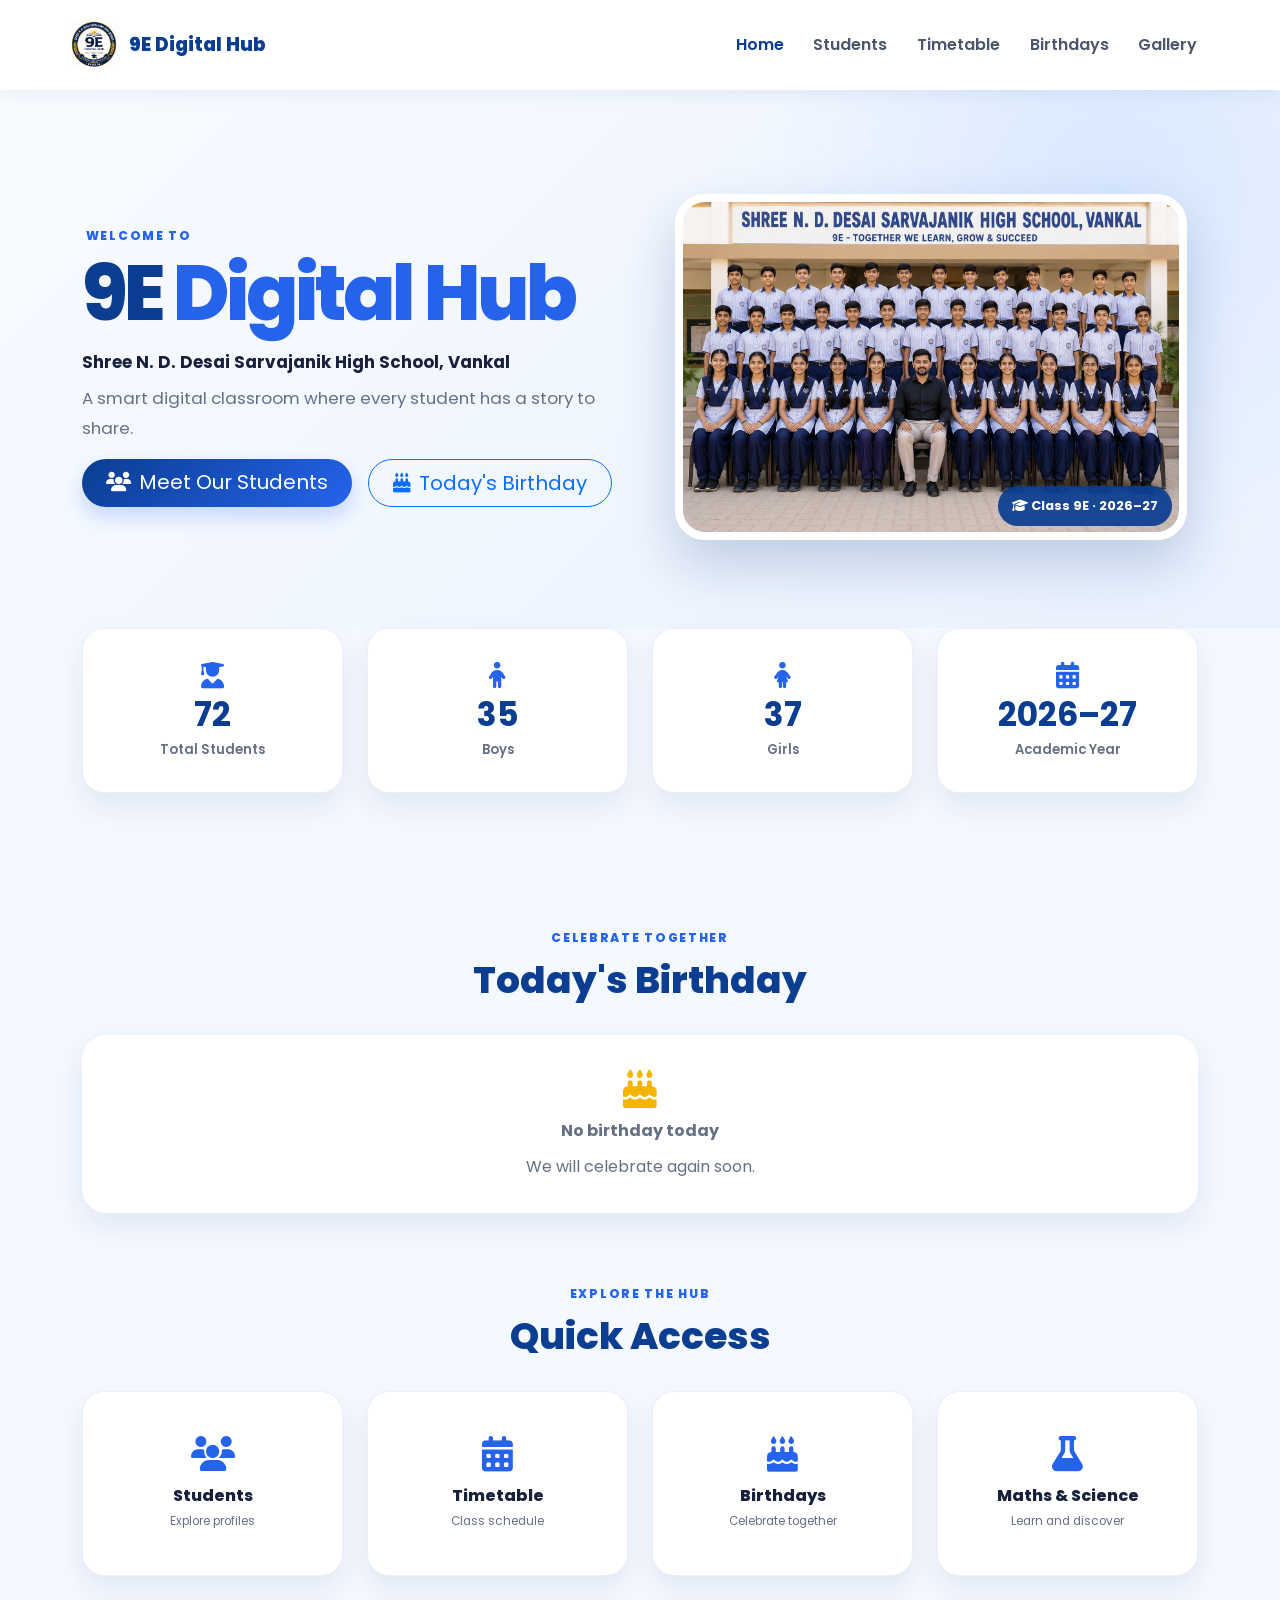
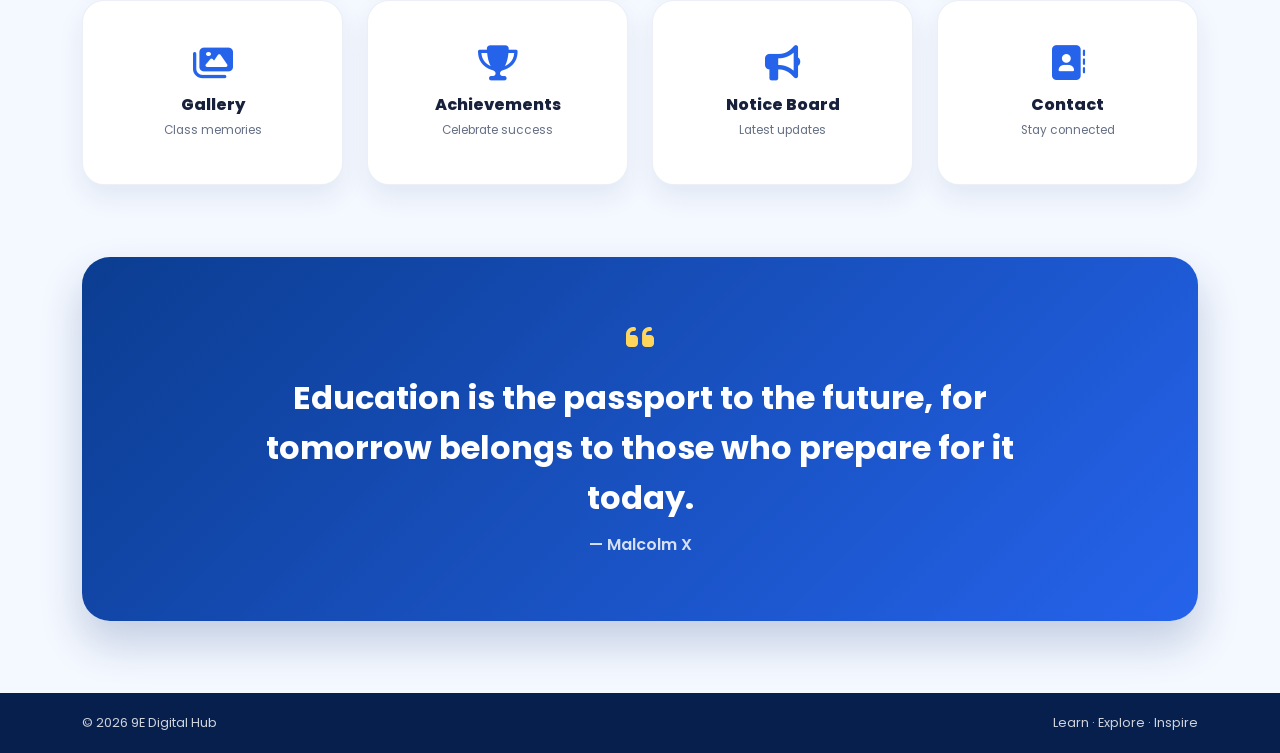
==== index.html @ 36641c02 "Added QR Center and Print Module" ====
<!doctype html>
<html lang="en">
<head>
  <meta charset="utf-8">
  <meta name="viewport" content="width=device-width, initial-scale=1">
  <meta name="description" content="9E Digital Hub — Shree N. D. Desai Sarvajanik High School, Vankal">
  <title>9E Digital Hub</title>
  <link href="https://cdn.jsdelivr.net/npm/bootstrap@5.3.7/dist/css/bootstrap.min.css" rel="stylesheet">
  <link rel="stylesheet" href="https://cdnjs.cloudflare.com/ajax/libs/font-awesome/6.6.0/css/all.min.css">
  <link rel="preconnect" href="https://fonts.googleapis.com">
  <link rel="preconnect" href="https://fonts.gstatic.com" crossorigin>
  <link href="https://fonts.googleapis.com/css2?family=Poppins:wght@400;500;600;700;800&display=swap" rel="stylesheet">
  <link rel="stylesheet" href="style.css">
</head>
<body>
  <header class="site-header">
    <nav class="navbar navbar-expand-lg navbar-light container py-3" aria-label="Main navigation">
      <a class="navbar-brand brand" href="index.html">
        <img src="Images/logo.png" alt="School logo" class="brand-logo" onerror="this.style.display='none'">
        <span>9E Digital Hub</span>
      </a>
      <button class="navbar-toggler" type="button" data-bs-toggle="collapse" data-bs-target="#mainNav" aria-controls="mainNav" aria-expanded="false" aria-label="Toggle navigation">
        <span class="navbar-toggler-icon"></span>
      </button>
      <div class="collapse navbar-collapse" id="mainNav">
        <ul class="navbar-nav ms-auto align-items-lg-center gap-lg-1">
          <li class="nav-item"><a class="nav-link active" href="index.html">Home</a></li>
          <li class="nav-item"><a class="nav-link" href="students.html">Students</a></li>
          <li class="nav-item"><a class="nav-link" href="timetable.html">Timetable</a></li>
          <li class="nav-item"><a class="nav-link" href="birthday.html">Birthdays</a></li>
          <li class="nav-item"><a class="nav-link" href="gallery.html">Gallery</a></li>
        </ul>
      </div>
    </nav>
  </header>

  <main>
    <section class="hero-section">
      <div class="container">
        <div class="row align-items-center g-5">
          <div class="col-lg-6">
            <p class="eyebrow"><i class="fa-solid fa-sparkles"></i> WELCOME TO</p>
            <h1>9E <span>Digital Hub</span></h1>
            <p class="school-name">Shree N. D. Desai Sarvajanik High School, Vankal</p>
            <p class="hero-copy">A smart digital classroom where every student has a story to share.</p>
            <div class="d-flex flex-wrap gap-3">
              <a class="btn btn-primary btn-lg rounded-pill px-4" href="students.html"><i class="fa-solid fa-users me-2"></i>Meet Our Students</a>
              <a class="btn btn-outline-primary btn-lg rounded-pill px-4" href="#today-birthday"><i class="fa-solid fa-cake-candles me-2"></i>Today's Birthday</a>
            </div>
          </div>
          <div class="col-lg-6">
            <div class="hero-photo-wrap">
              <img src="Images/classphoto.png" class="hero-photo" alt="Class 9E students" onerror="this.closest('.hero-photo-wrap').classList.add('image-missing')">
              <div class="hero-photo-caption"><i class="fa-solid fa-graduation-cap"></i> Class 9E · 2026–27</div>
            </div>
          </div>
        </div>
      </div>
    </section>

    <section class="stats-section" aria-label="Class statistics">
      <div class="container">
        <div class="row g-3 g-md-4">
          <div class="col-6 col-lg-3"><article class="stat-card"><i class="fa-solid fa-user-graduate"></i><strong data-count="72">0</strong><span>Total Students</span></article></div>
          <div class="col-6 col-lg-3"><article class="stat-card"><i class="fa-solid fa-child"></i><strong data-count="35">0</strong><span>Boys</span></article></div>
          <div class="col-6 col-lg-3"><article class="stat-card"><i class="fa-solid fa-child-dress"></i><strong data-count="37">0</strong><span>Girls</span></article></div>
          <div class="col-6 col-lg-3"><article class="stat-card"><i class="fa-solid fa-calendar-days"></i><strong class="year-stat">2026–27</strong><span>Academic Year</span></article></div>
        </div>
      </div>
    </section>

    <section id="today-birthday" class="section-space">
      <div class="container">
        <div class="section-heading"><p class="eyebrow">CELEBRATE TOGETHER</p><h2>Today's Birthday</h2></div>
        <!-- Filled automatically from data/students.json by script.js. -->
        <div id="todayBirthdayWidget" class="birthday-widget" aria-live="polite">
          <div class="birthday-loading"><i class="fa-solid fa-cake-candles"></i><span>Loading birthday highlights…</span></div>
        </div>
      </div>
    </section>

    <section class="section-space pt-0">
      <div class="container">
        <div class="section-heading"><p class="eyebrow">EXPLORE THE HUB</p><h2>Quick Access</h2></div>
        <div class="row g-4">
          <div class="col-6 col-md-4 col-lg-3"><a class="hub-card" href="students.html"><i class="fa-solid fa-users"></i><span>Students</span><small>Explore profiles</small></a></div>
          <div class="col-6 col-md-4 col-lg-3"><a class="hub-card" href="timetable.html"><i class="fa-solid fa-calendar-days"></i><span>Timetable</span><small>Class schedule</small></a></div>
          <div class="col-6 col-md-4 col-lg-3"><a class="hub-card" href="birthday.html"><i class="fa-solid fa-cake-candles"></i><span>Birthdays</span><small>Celebrate together</small></a></div>
          <div class="col-6 col-md-4 col-lg-3"><a class="hub-card" href="science.html"><i class="fa-solid fa-flask"></i><span>Maths &amp; Science</span><small>Learn and discover</small></a></div>
          <div class="col-6 col-md-4 col-lg-3"><a class="hub-card" href="gallery.html"><i class="fa-solid fa-images"></i><span>Gallery</span><small>Class memories</small></a></div>
          <div class="col-6 col-md-4 col-lg-3"><a class="hub-card" href="achievement.html"><i class="fa-solid fa-trophy"></i><span>Achievements</span><small>Celebrate success</small></a></div>
          <div class="col-6 col-md-4 col-lg-3"><a class="hub-card" href="notice.html"><i class="fa-solid fa-bullhorn"></i><span>Notice Board</span><small>Latest updates</small></a></div>
          <div class="col-6 col-md-4 col-lg-3"><a class="hub-card" href="contact.html"><i class="fa-solid fa-address-book"></i><span>Contact</span><small>Stay connected</small></a></div>
        </div>
      </div>
    </section>

    <section class="section-space pt-0">
      <div class="container"><div class="quote-panel"><i class="fa-solid fa-quote-left"></i><blockquote id="quoteText">Education is the passport to the future, for tomorrow belongs to those who prepare for it today.</blockquote><p id="quoteAuthor">— Malcolm X</p></div></div>
    </section>
  </main>

  <footer class="site-footer"><div class="container d-flex flex-column flex-md-row justify-content-between align-items-center gap-2"><p>© <span id="currentYear"></span> 9E Digital Hub</p><p>Learn · Explore · Inspire</p></div></footer>
  <script src="https://cdn.jsdelivr.net/npm/bootstrap@5.3.7/dist/js/bootstrap.bundle.min.js"></script>
  <script src="script.js"></script>
</body>
</html>
---- style.css ----
:root { --blue:#0b3d91; --blue-2:#2563eb; --ink:#17213c; --muted:#667085; --gold:#f4b400; --surface:#fff; --page:#f4f8ff; }
* { box-sizing:border-box; }
html { scroll-behavior:smooth; }
body { margin:0; color:var(--ink); background:var(--page); font-family:'Poppins',sans-serif; }
a { color:inherit; }
.site-header { background:rgba(255,255,255,.94); box-shadow:0 3px 18px rgba(25,60,120,.08); position:sticky; top:0; z-index:20; backdrop-filter:blur(12px); }
.brand { display:flex; align-items:center; gap:.7rem; color:var(--blue)!important; font-size:1.18rem; font-weight:800; }
.brand-logo { width:48px; height:48px; object-fit:contain; }
.nav-link { color:#4b556b!important; font-weight:600; padding:.55rem .8rem!important; }
.nav-link:hover,.nav-link.active { color:var(--blue)!important; }
.hero-section { overflow:hidden; padding:5.8rem 0 4.8rem; background:radial-gradient(circle at 87% 18%,#d9e8ff 0,transparent 30%),linear-gradient(135deg,#f8fbff,#eaf2ff); }
.eyebrow { color:var(--blue-2); font-size:.76rem; font-weight:800; letter-spacing:.14em; margin:0 0 .65rem; }
.hero-section h1 { color:var(--blue); font-size:clamp(2.55rem,6vw,5rem); font-weight:800; letter-spacing:-.05em; line-height:.98; margin:0; }
.hero-section h1 span { color:var(--blue-2); }
.school-name { font-size:1.05rem; font-weight:700; margin:1.2rem 0 .45rem; }
.hero-copy { color:var(--muted); font-size:1.05rem; line-height:1.8; max-width:38rem; }
.btn-primary { background:linear-gradient(135deg,var(--blue),var(--blue-2)); border:none; box-shadow:0 10px 20px rgba(37,99,235,.22); }
.btn-primary:hover { background:linear-gradient(135deg,#082e72,#1d4ed8); transform:translateY(-2px); }
.hero-photo-wrap { padding:.7rem; position:relative; }
.hero-photo { display:block; width:100%; min-height:280px; object-fit:cover; border:8px solid #fff; border-radius:30px; box-shadow:0 25px 55px rgba(20,57,125,.22); }
.hero-photo-wrap.image-missing { min-height:280px; border-radius:30px; background:linear-gradient(135deg,#0b3d91,#2563eb); }
.hero-photo-caption { position:absolute; right:1.6rem; bottom:1.6rem; background:rgba(11,61,145,.92); color:#fff; border-radius:999px; font-size:.8rem; font-weight:700; padding:.65rem .9rem; }
.stats-section { margin-top:-1.5rem; padding-bottom:4rem; }
.stat-card { align-items:center; background:#fff; border:1px solid rgba(20,65,140,.08); border-radius:22px; box-shadow:0 14px 30px rgba(18,55,120,.08); display:flex; flex-direction:column; height:100%; justify-content:center; min-height:165px; padding:1.35rem; text-align:center; transition:.25s ease; }
.stat-card:hover { transform:translateY(-6px); box-shadow:0 20px 35px rgba(18,55,120,.15); }
.stat-card i { color:var(--blue-2); font-size:1.65rem; margin-bottom:.65rem; }.stat-card strong { color:var(--blue); font-size:2.05rem; line-height:1; }.stat-card span { color:var(--muted); font-size:.82rem; font-weight:600; margin-top:.5rem; }
.section-space { padding:4.5rem 0; }.section-heading { text-align:center; margin-bottom:2rem; }.section-heading h2 { color:var(--blue); font-size:clamp(1.7rem,3vw,2.35rem); font-weight:800; margin:0; }
.birthday-widget { min-height:178px; }.birthday-loading,.birthday-empty { align-items:center; background:#fff; border-radius:25px; box-shadow:0 12px 32px rgba(18,55,120,.09); color:var(--muted); display:flex; flex-direction:column; gap:.7rem; justify-content:center; min-height:178px; padding:1.5rem; text-align:center; }.birthday-loading i,.birthday-empty i { color:var(--gold); font-size:2.4rem; }
.birthday-list { display:grid; gap:1rem; grid-template-columns:repeat(auto-fit,minmax(245px,1fr)); }.birthday-person { align-items:center; background:linear-gradient(135deg,#fff,#fff8e5); border:1px solid rgba(244,180,0,.25); border-radius:24px; box-shadow:0 12px 28px rgba(164,112,0,.11); display:flex; gap:1rem; padding:1rem; text-decoration:none; transition:.25s; }.birthday-person:hover { color:inherit; transform:translateY(-5px); }.birthday-person img { border:3px solid var(--gold); border-radius:50%; height:74px; object-fit:cover; width:74px; }.birthday-person h3 { color:var(--blue); font-size:1rem; font-weight:800; margin:0 0 .25rem; }.birthday-person p { color:#8a6500; font-size:.8rem; font-weight:700; margin:0; }
.hub-card { align-items:center; background:var(--surface); border:1px solid rgba(20,65,140,.08); border-radius:22px; box-shadow:0 12px 27px rgba(18,55,120,.08); display:flex; flex-direction:column; height:100%; justify-content:center; min-height:185px; padding:1.3rem; text-align:center; text-decoration:none; transition:.25s ease; }.hub-card:hover { background:linear-gradient(135deg,var(--blue),var(--blue-2)); box-shadow:0 20px 38px rgba(18,55,120,.25); color:#fff; transform:translateY(-8px); }.hub-card i { color:var(--blue-2); font-size:2.2rem; margin-bottom:.8rem; }.hub-card:hover i { color:#ffda65; }.hub-card span { font-size:1rem; font-weight:800; }.hub-card small { color:var(--muted); font-size:.74rem; margin-top:.3rem; }.hub-card:hover small { color:rgba(255,255,255,.85); }
.quote-panel { background:linear-gradient(135deg,#0b3d91,#2563eb); border-radius:28px; box-shadow:0 22px 42px rgba(18,55,120,.22); color:#fff; padding:clamp(2rem,5vw,4rem); text-align:center; }.quote-panel>i { color:#ffd65c; font-size:2rem; }.quote-panel blockquote { font-size:clamp(1.25rem,2.8vw,2rem); font-weight:700; line-height:1.55; margin:1.1rem auto .7rem; max-width:52rem; }.quote-panel p { color:rgba(255,255,255,.82); font-weight:600; margin:0; }
.site-footer { background:#071f4d; color:rgba(255,255,255,.8); padding:1.25rem 0; }.site-footer p { font-size:.8rem; margin:0; }
/* Shared Students/Profile components retained for existing pages */
.student-photo,.profile-photo { border:5px solid var(--blue); border-radius:50%; height:120px; object-fit:cover; width:120px; }.dashboard-card,.student-card { background:#fff; border:none; border-radius:24px; box-shadow:0 12px 30px rgba(18,55,120,.11); transition:.3s; }.student-card:hover,.dashboard-card:hover { box-shadow:0 24px 44px rgba(18,55,120,.2); transform:translateY(-8px); }.student-top { display:flex; justify-content:center; margin-bottom:18px; position:relative; }.roll-badge { background:linear-gradient(135deg,#ff9800,#ff5722); border-radius:50px; box-shadow:0 8px 20px rgba(255,87,34,.35); color:#fff; font-size:13px; font-weight:700; padding:7px 12px; position:absolute; right:-5px; top:-8px; }.student-name { font-size:1.25rem; font-weight:800; line-height:1.35; }.filter-container { display:flex; flex-wrap:wrap; gap:16px; justify-content:center; margin:25px 0; }.filter-btn { align-items:center; background:#fff; border:0; border-radius:18px; box-shadow:0 12px 30px rgba(0,0,0,.12); cursor:pointer; display:flex; flex-direction:column; gap:5px; min-width:135px; padding:14px 24px; transition:.3s; }.filter-btn i { color:var(--blue); font-size:32px; }.filter-btn span { font-size:18px; font-weight:800; }.filter-btn small { color:#667085; }.filter-btn:hover { transform:translateY(-5px); }.filter-btn.active { background:linear-gradient(135deg,var(--blue),var(--blue-2)); box-shadow:0 20px 45px rgba(37,99,235,.45); color:#fff; transform:translateY(-5px); }.filter-btn.active i,.filter-btn.active small { color:#fff; }
@media (max-width:991.98px) { .hero-section { padding-top:4rem; }.hero-photo-wrap { max-width:650px; margin:auto; }.hero-section .row>div:first-child { text-align:center; }.hero-copy { margin-left:auto; margin-right:auto; } }
@media (max-width:575.98px) { .brand { font-size:1rem; }.brand-logo { height:38px; width:38px; }.hero-section { padding:3.6rem 0 3.7rem; }.hero-photo { border-width:5px; border-radius:22px; }.hero-photo-caption { bottom:1rem; right:1rem; }.stat-card { min-height:142px; }.section-space { padding:3.4rem 0; }.filter-btn { min-width:110px; padding:12px 16px; }.filter-btn i { font-size:27px; } }
/* =========================================================
   9E DIGITAL HUB — PROFILE VERSION 2.0
   Paste this entire block at the END of your existing style.css
   ========================================================= */

.profile-page{
  min-height:100vh;
  font-family:'Poppins',sans-serif;
  background:
    radial-gradient(circle at 6% 6%, rgba(59,130,246,.28), transparent 28rem),
    radial-gradient(circle at 96% 86%, rgba(16,185,129,.18), transparent 30rem),
    linear-gradient(145deg,#eff6ff 0%,#f8fbff 45%,#ecfdf5 100%);
  color:#13233f;
}

.profile-shell{max-width:1240px;}

.profile-back-link{
  display:inline-flex;
  align-items:center;
  gap:.6rem;
  margin:0 0 1.35rem;
  color:#164a9a;
  font-weight:700;
  text-decoration:none;
  transition:transform .2s ease,color .2s ease;
}
.profile-back-link:hover{color:#0b3d91;transform:translateX(-4px);}

.profile-loading,.profile-error-card{
  min-height:420px;
  display:grid;
  place-content:center;
  text-align:center;
  gap:.8rem;
  background:rgba(255,255,255,.7);
  border:1px solid rgba(255,255,255,.9);
  border-radius:28px;
  box-shadow:0 22px 55px rgba(13,71,161,.12);
}
.profile-loading i,.profile-error-card>i{font-size:2.5rem;color:#0b5ed7;}
.profile-error-card h1{font-size:1.75rem;font-weight:800;}
.profile-primary-btn{display:inline-block;margin-top:.4rem;padding:.8rem 1.2rem;border-radius:999px;background:#0b3d91;color:#fff;text-decoration:none;font-weight:700;}

.profile-v2-card{
  overflow:hidden;
  border:1px solid rgba(255,255,255,.85);
  border-radius:32px;
  background:rgba(255,255,255,.73);
  box-shadow:0 28px 70px rgba(13,71,161,.16);
  backdrop-filter:blur(16px);
}

.birthday-celebration-banner{
  display:flex;
  align-items:center;
  justify-content:center;
  gap:.65rem;
  padding:.9rem 1.25rem;
  background:linear-gradient(100deg,#f97316,#ec4899,#8b5cf6);
  color:#fff;
  text-align:center;
  font-weight:800;
  letter-spacing:.01em;
}

.profile-v2-grid{display:grid;grid-template-columns:minmax(290px,.83fr) minmax(0,1.65fr);}

.profile-identity-panel{
  position:relative;
  display:flex;
  flex-direction:column;
  align-items:center;
  justify-content:center;
  min-height:650px;
  padding:3rem 2rem;
  color:#fff;
  text-align:center;
  overflow:hidden;
  background:linear-gradient(155deg,#062b69 0%,#0b55c4 52%,#2563eb 100%);
}
.profile-identity-panel::before,.profile-identity-panel::after{content:'';position:absolute;border-radius:50%;background:rgba(255,255,255,.11);}
.profile-identity-panel::before{width:330px;height:330px;top:-140px;left:-140px;}
.profile-identity-panel::after{width:260px;height:260px;bottom:-115px;right:-110px;}
.profile-identity-panel>*{position:relative;z-index:1;}

.profile-photo-wrap{position:relative;width:194px;height:194px;margin-bottom:1.35rem;}
.profile-v2-photo{width:100%;height:100%;border-radius:50%;object-fit:cover;border:8px solid rgba(255,255,255,.96);box-shadow:0 0 0 9px rgba(123,201,255,.24),0 22px 45px rgba(0,17,61,.38);transition:transform .35s ease;}
.profile-v2-photo:hover{transform:scale(1.045);}
.profile-online-dot{position:absolute;right:9px;bottom:13px;width:24px;height:24px;border:4px solid #0c4ca9;border-radius:50%;background:#34d399;box-shadow:0 0 0 4px rgba(52,211,153,.2);}

.profile-roll-pill{display:inline-flex;align-items:center;gap:.45rem;padding:.5rem .85rem;border:1px solid rgba(255,255,255,.25);border-radius:999px;background:rgba(255,255,255,.16);font-size:.84rem;font-weight:700;backdrop-filter:blur(7px);}
.profile-identity-panel h1{max-width:360px;margin:1rem 0 .9rem;font-size:clamp(1.4rem,2vw,2rem);font-weight:800;line-height:1.28;text-transform:uppercase;overflow-wrap:anywhere;}

.profile-chips{display:flex;justify-content:center;flex-wrap:wrap;gap:.65rem;}
.profile-chip{display:inline-flex;align-items:center;gap:.42rem;padding:.58rem .75rem;border-radius:999px;background:rgba(255,255,255,.15);border:1px solid rgba(255,255,255,.22);font-size:.82rem;font-weight:600;backdrop-filter:blur(7px);}
.profile-gender-chip i{color:#fde68a;}.profile-birthday-chip i{color:#fda4af;}
.profile-back-button{display:inline-flex;align-items:center;gap:.6rem;margin-top:2rem;padding:.78rem 1.15rem;border:2px solid #fff;border-radius:999px;background:#fff;color:#0b3d91;text-decoration:none;font-weight:800;box-shadow:0 12px 25px rgba(0,29,92,.22);transition:transform .2s ease,box-shadow .2s ease;}
.profile-back-button:hover{color:#0b3d91;transform:translateY(-3px);box-shadow:0 17px 30px rgba(0,29,92,.32);}

.profile-content-panel{padding:2.4rem;}
.profile-section-heading{display:flex;align-items:flex-start;justify-content:space-between;gap:1rem;margin-bottom:1.7rem;}
.profile-eyebrow{margin:0 0 .3rem;color:#2563eb;font-size:.76rem;font-weight:800;letter-spacing:.13em;}
.profile-section-heading h2{margin:0;color:#112c60;font-size:clamp(1.55rem,3vw,2.1rem);font-weight:800;}
.profile-gr-label{padding:.52rem .75rem;border-radius:10px;background:#e8f0ff;color:#164a9a;font-size:.78rem;font-weight:800;white-space:nowrap;}

.profile-info-grid{display:grid;grid-template-columns:repeat(2,minmax(0,1fr));gap:1rem;}
.profile-info-card{display:flex;align-items:center;gap:.85rem;min-height:104px;padding:1rem;border:1px solid #e7effe;border-radius:18px;background:rgba(255,255,255,.86);box-shadow:0 8px 20px rgba(30,64,175,.06);transition:transform .25s ease,box-shadow .25s ease,border-color .25s ease;}
.profile-info-card:hover{transform:translateY(-5px);border-color:#bcd3ff;box-shadow:0 16px 28px rgba(30,64,175,.13);}
.profile-info-icon{flex:0 0 46px;width:46px;height:46px;display:grid;place-items:center;border-radius:14px;background:#e8f0ff;color:#1d4ed8;font-size:1.2rem;}
.profile-info-card.purple .profile-info-icon{background:#f0eaff;color:#7c3aed;}.profile-info-card.orange .profile-info-icon{background:#fff1df;color:#ea580c;}.profile-info-card.green .profile-info-icon{background:#dcfce7;color:#15803d;}
.profile-info-card p{margin:0 0 .16rem;color:#64748b;font-size:.75rem;font-weight:700;letter-spacing:.02em;text-transform:uppercase;}
.profile-info-card h3{margin:0;color:#1e293b;font-size:clamp(.88rem,1.5vw,1.05rem);font-weight:800;line-height:1.35;overflow-wrap:anywhere;}

.profile-story-grid{display:grid;grid-template-columns:1fr 1fr;gap:1rem;margin-top:1rem;}
.profile-story-card{display:flex;gap:.85rem;min-height:136px;padding:1.15rem;border-radius:19px;transition:transform .25s ease,box-shadow .25s ease;}
.profile-story-card:hover{transform:translateY(-5px);box-shadow:0 16px 28px rgba(30,64,175,.13);}
.about-card{border:1px solid #c7dcff;background:linear-gradient(135deg,#eff6ff,#f8fbff);}.achievement-card{border:1px solid #fde5a7;background:linear-gradient(135deg,#fffbeb,#fffdf6);}
.profile-story-icon{flex:0 0 43px;width:43px;height:43px;display:grid;place-items:center;border-radius:13px;background:#dbeafe;color:#2563eb;font-size:1.1rem;}.achievement-card .profile-story-icon{background:#fef3c7;color:#d97706;}
.profile-card-label{margin:0 0 .25rem;color:#64748b;font-size:.73rem;font-weight:800;letter-spacing:.08em;}.profile-story-card h3{margin:0;color:#1e293b;font-size:.98rem;font-weight:700;line-height:1.55;overflow-wrap:anywhere;}

.profile-passion-row{display:flex;justify-content:space-between;gap:1rem;margin-top:1.25rem;padding-top:1.15rem;border-top:1px solid #e5edf9;color:#53647d;font-size:.84rem;}.profile-passion-row i{color:#2563eb;margin-right:.25rem;}.profile-passion-row span:last-child i{color:#f59e0b;}

@media (max-width:991.98px){.profile-v2-grid{grid-template-columns:1fr;}.profile-identity-panel{min-height:auto;padding:2.6rem 1.5rem;}.profile-content-panel{padding:1.6rem;}}
@media (max-width:575.98px){.profile-shell{padding-left:12px;padding-right:12px;}.profile-v2-card{border-radius:24px;}.profile-content-panel{padding:1.25rem;}.profile-section-heading{display:block;}.profile-gr-label{display:inline-block;margin-top:.7rem;}.profile-info-grid,.profile-story-grid{grid-template-columns:1fr;}.profile-passion-row{flex-direction:column;}.profile-photo-wrap{width:165px;height:165px;}.profile-identity-panel h1{font-size:1.35rem;}.birthday-celebration-banner{font-size:.85rem;}}
/* ===========================
      QR CENTER
=========================== */

.qr-card{

border:none;

border-radius:22px;

transition:.35s;

box-shadow:0 15px 35px rgba(0,0,0,.08);

background:white;

overflow:hidden;

display:flex;
flex-direction:column;
align-items:center;

}

.qr-card:hover{

transform:translateY(-10px);

box-shadow:0 20px 45px rgba(0,0,0,.18);

}

.qr-card h5{

font-weight:700;

font-size:22px;

margin-top:10px;

margin-bottom:15px;

}

.qr-card p{

margin-bottom:6px;

color:#555;

font-size:17px;

}

.qr-card canvas{

margin:auto;

padding:12px;

background:white;

border-radius:18px;

box-shadow:0 8px 18px rgba(0,0,0,.12);

}

.qr-card::after{

content:"Scan to Open Profile";

display:block;

margin-top:15px;

font-size:14px;

color:#0d6efd;

font-weight:600;

}
.student-info{

margin:15px 0;

}

.student-info p{

margin:6px 0;

font-size:16px;

font-weight:500;

color:#444;

}

.student-info i{

width:22px;

color:#0d6efd;

}
.qr-card .student-photo{

width:120px;
height:120px;
border-radius:50%;
object-fit:cover;

display:block;
margin:0 auto 20px;

border:5px solid #0d47a1;

}
@media print{

body{

background:white !important;
.qr-card canvas{

display:block !important;

margin:auto !important;

}

.qr-card img{

display:block !important;

}

.qr-card::after{

display:none;

}
}

#searchQR{

display:none;

}

.input-group{

display:none;

}

#printAllBtn{

display:none;

}

h1,p{

text-align:center;

}

.qr-card{

page-break-inside:avoid;

box-shadow:none !important;

border:1px solid #ddd;

margin-bottom:15px;

transform:none !important;

}

}
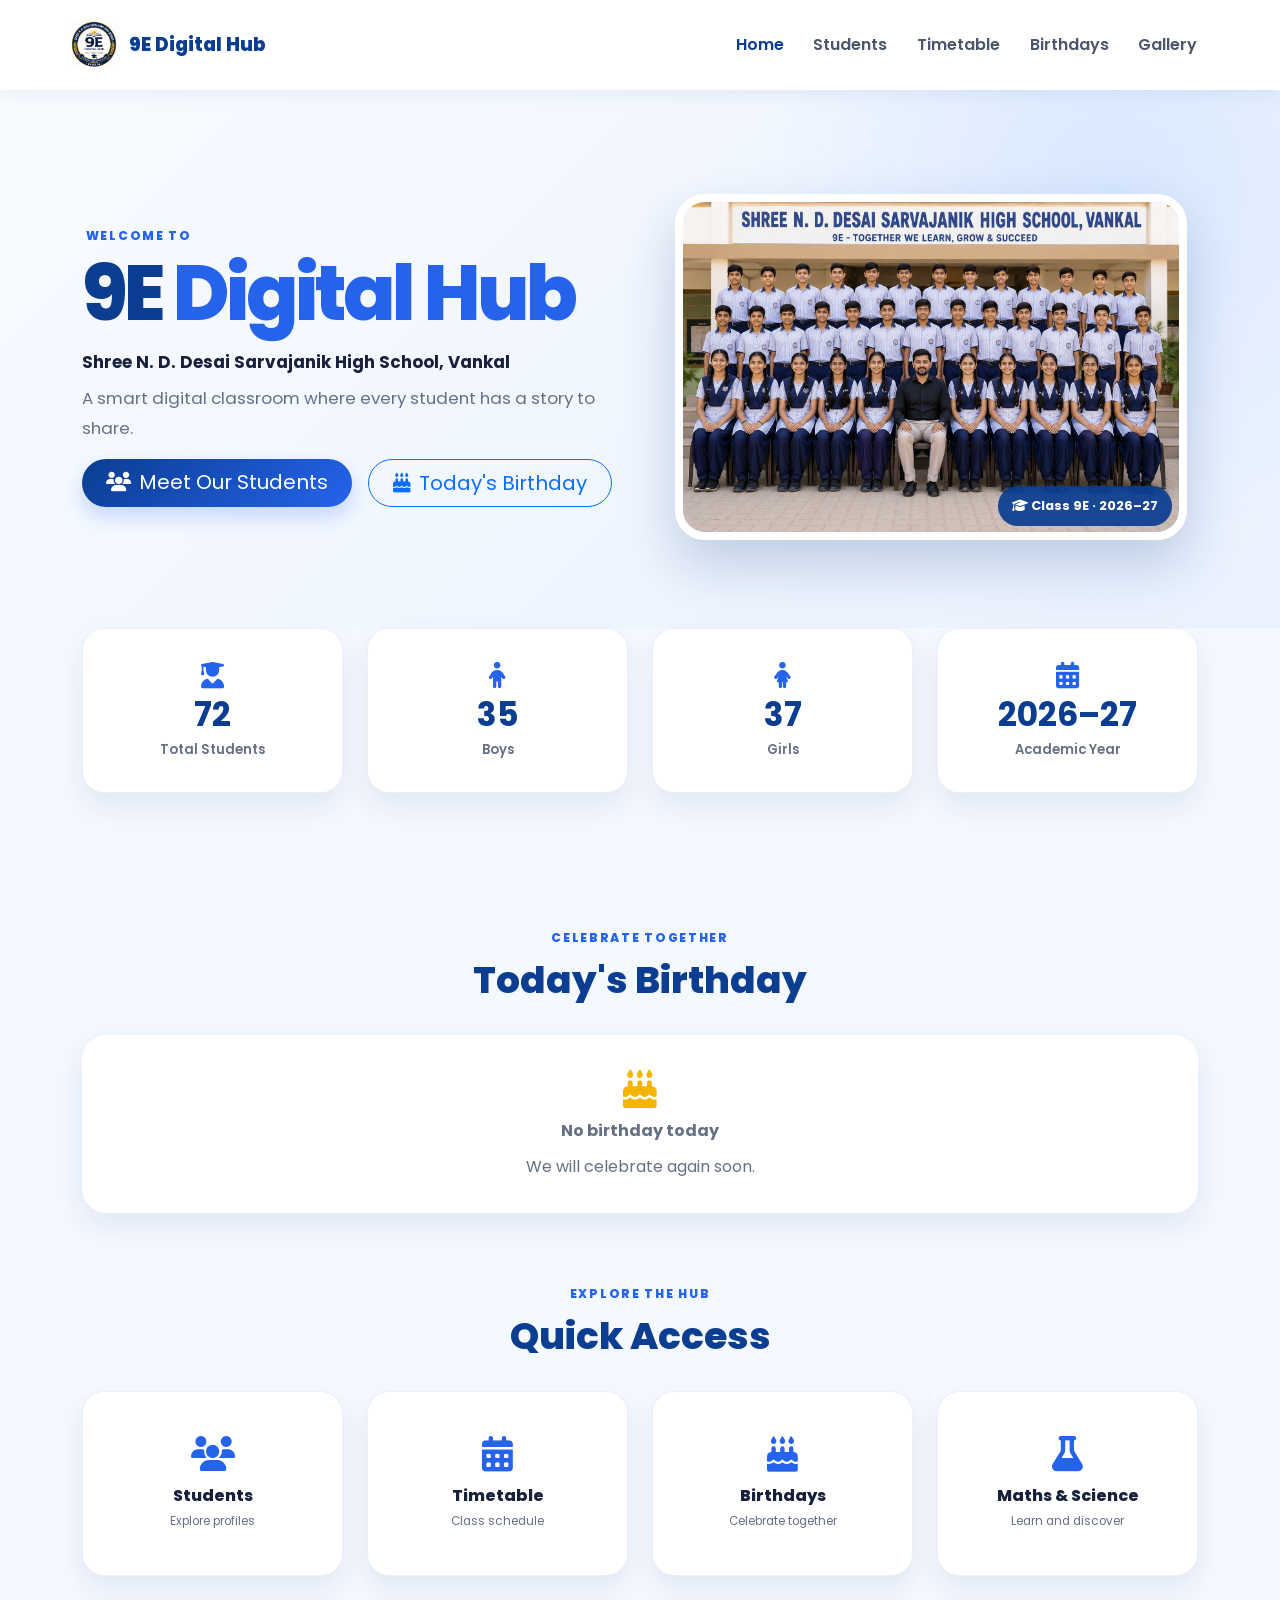
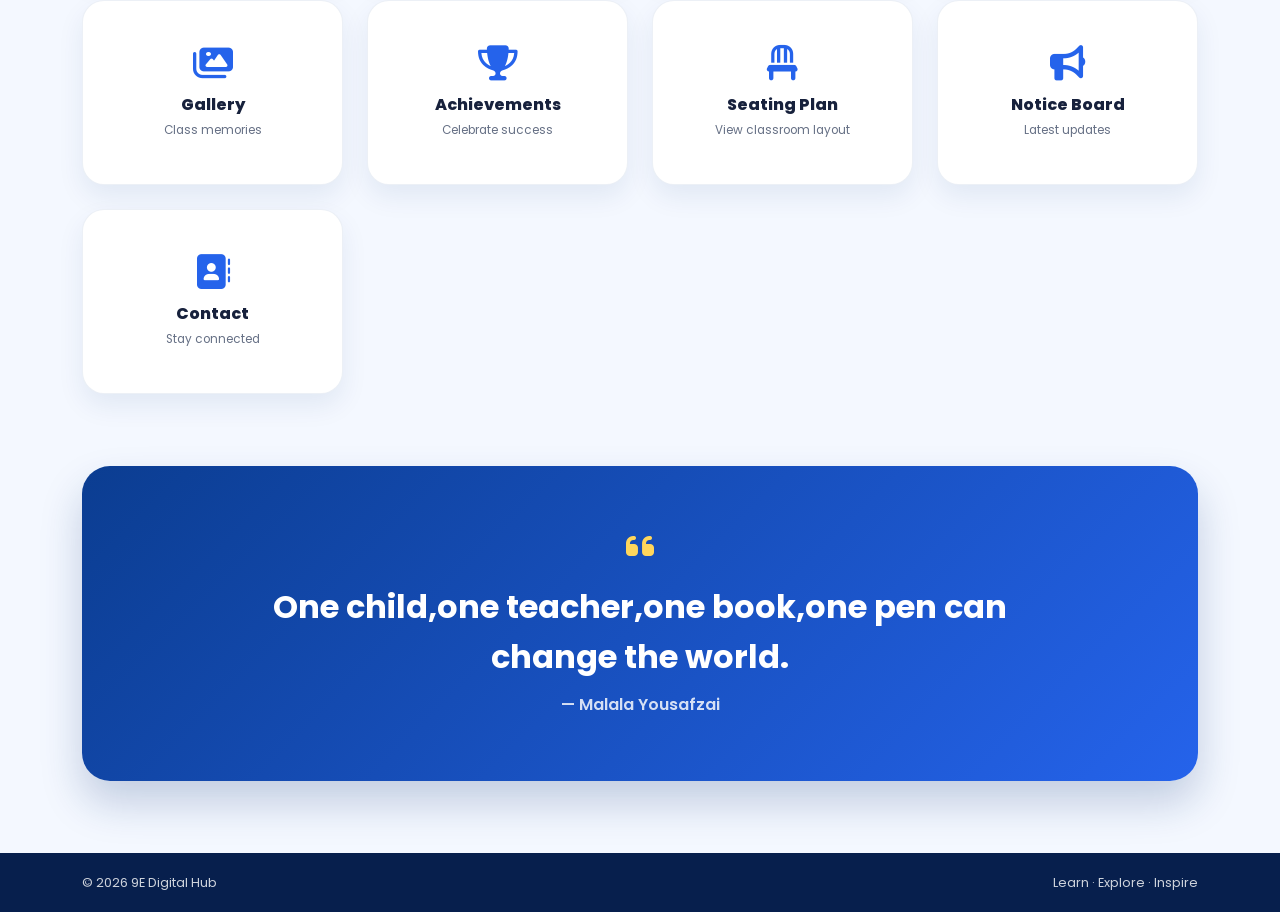
==== commit 99ca37bb: "Completed seating plan module and added home page access" ====
--- a/index.html
+++ b/index.html
@@ -89,6 +89,13 @@
           <div class="col-6 col-md-4 col-lg-3"><a class="hub-card" href="science.html"><i class="fa-solid fa-flask"></i><span>Maths &amp; Science</span><small>Learn and discover</small></a></div>
           <div class="col-6 col-md-4 col-lg-3"><a class="hub-card" href="gallery.html"><i class="fa-solid fa-images"></i><span>Gallery</span><small>Class memories</small></a></div>
           <div class="col-6 col-md-4 col-lg-3"><a class="hub-card" href="achievement.html"><i class="fa-solid fa-trophy"></i><span>Achievements</span><small>Celebrate success</small></a></div>
+          <div class="col-6 col-md-4 col-lg-3">
+    <a class="hub-card" href="seating.html">
+        <i class="fa-solid fa-chair"></i>
+        <span>Seating Plan</span>
+        <small>View classroom layout</small>
+    </a>
+</div>
           <div class="col-6 col-md-4 col-lg-3"><a class="hub-card" href="notice.html"><i class="fa-solid fa-bullhorn"></i><span>Notice Board</span><small>Latest updates</small></a></div>
           <div class="col-6 col-md-4 col-lg-3"><a class="hub-card" href="contact.html"><i class="fa-solid fa-address-book"></i><span>Contact</span><small>Stay connected</small></a></div>
         </div>
@@ -96,7 +103,7 @@
     </section>
 
     <section class="section-space pt-0">
-      <div class="container"><div class="quote-panel"><i class="fa-solid fa-quote-left"></i><blockquote id="quoteText">Education is the passport to the future, for tomorrow belongs to those who prepare for it today.</blockquote><p id="quoteAuthor">— Malcolm X</p></div></div>
+      <div class="container"><div class="quote-panel"><i class="fa-solid fa-quote-left"></i><blockquote id="quoteText">One child,one teacher,one book,one pen can change the world.</blockquote><p id="quoteAuthor">— Malala Yousafzai</p></div></div>
     </section>
   </main>
 
--- a/style.css
+++ b/style.css
@@ -344,4 +344,375 @@
 
 }
 
+}
+/* ===========================
+   Birthday Module
+=========================== */
+
+.birthday-title{
+    font-size:42px;
+    font-weight:700;
+    color:#0d6efd;
+}
+
+.section-title{
+    font-size:30px;
+    font-weight:700;
+    margin-bottom:25px;
+    color:#0d6efd;
+}
+
+.month-title{
+    background:#0d6efd;
+    color:#fff;
+    padding:12px 20px;
+    border-radius:12px;
+    margin-bottom:25px;
+    font-size:26px;
+    font-weight:700;
+}
+
+.birthday-card{
+
+    background:#fff;
+
+    border-radius:18px;
+
+    padding:20px;
+
+    text-align:center;
+
+    box-shadow:0 8px 20px rgba(0,0,0,.12);
+
+    transition:.3s;
+
+    height:100%;
+
+}
+
+.birthday-card:hover{
+
+    transform:translateY(-8px);
+
+    box-shadow:0 14px 30px rgba(13,110,253,.25);
+
+}
+
+.birthday-photo{
+
+    width:110px;
+
+    height:110px;
+
+    object-fit:cover;
+
+    border-radius:50%;
+
+    border:5px solid #0d6efd;
+
+    margin-bottom:15px;
+
+}
+
+.birthday-card h4,
+.birthday-card h5{
+
+    font-weight:700;
+
+    margin-bottom:10px;
+
+}
+
+.birthday-card p{
+
+    color:#666;
+
+    margin-bottom:15px;
+
+}
+
+.today-card{
+
+    border:4px solid gold;
+
+    animation:glow 2s infinite;
+
+    background:linear-gradient(135deg,#fff7d6,#ffffff);
+
+}
+
+@keyframes glow{
+
+0%{
+
+box-shadow:0 0 10px gold;
+
+}
+
+50%{
+
+box-shadow:0 0 30px orange;
+
+}
+
+100%{
+
+box-shadow:0 0 10px gold;
+
+}
+
+}
+
+.month-section{
+
+    margin-bottom:60px;
+
+}
+
+.btn-primary,
+.btn-warning{
+
+    border-radius:30px;
+
+    padding:8px 20px;
+
+}
+
+@media(max-width:768px){
+
+.birthday-title{
+
+font-size:30px;
+
+}
+
+.section-title{
+
+font-size:24px;
+
+}
+
+.month-title{
+
+font-size:22px;
+
+}
+
+.birthday-photo{
+
+width:90px;
+
+height:90px;
+
+}
+
+}
+.back-home-btn{
+    display:inline-flex;
+    align-items:center;
+    gap:8px;
+    background:#0d6efd;
+    color:#fff;
+    text-decoration:none;
+    padding:10px 18px;
+    border-radius:30px;
+    font-weight:600;
+    box-shadow:0 5px 15px rgba(13,110,253,.25);
+    transition:.3s;
+}
+
+.back-home-btn:hover{
+    background:#0b5ed7;
+    color:#fff;
+    transform:translateY(-2px);
+}
+
+.back-home-btn i{
+    font-size:14px;
+}
+/* ==========================
+   Seating Plan
+========================== */
+
+.teacher-table{
+
+    width:320px;
+
+    margin:0 auto 40px;
+
+    background:#0d6efd;
+
+    color:white;
+
+    padding:18px;
+
+    border-radius:15px;
+
+    text-align:center;
+
+    font-size:22px;
+
+    font-weight:bold;
+
+}
+
+.seating-grid{
+
+    display:grid;
+
+    grid-template-columns:repeat(4,1fr);
+
+    gap:20px;
+
+}
+
+.seat-card{
+
+    background:white;
+
+    border-radius:18px;
+
+    padding:18px;
+
+    text-align:center;
+
+    cursor:pointer;
+
+    transition:.3s;
+
+    box-shadow:0 8px 18px rgba(0,0,0,.12);
+
+}
+
+.seat-card:hover{
+
+    transform:translateY(-8px);
+
+    box-shadow:0 12px 25px rgba(13,110,253,.25);
+
+}
+
+.seat-roll{
+
+    background:#0d6efd;
+
+    color:white;
+
+    border-radius:30px;
+
+    padding:8px;
+
+    margin-bottom:12px;
+
+    font-weight:bold;
+
+}
+
+.seat-name{
+
+    font-weight:700;
+
+    font-size:16px;
+
+}
+
+@media(max-width:992px){
+
+.seating-grid{
+
+grid-template-columns:repeat(2,1fr);
+
+}
+
+}
+
+@media(max-width:576px){
+
+.seating-grid{
+
+grid-template-columns:1fr;
+
+}
+
+}
+.bench-card{
+
+    background:#fff;
+
+    border-radius:18px;
+
+    padding:18px;
+
+    box-shadow:0 8px 18px rgba(0,0,0,.12);
+
+    transition:.3s;
+
+}
+
+.bench-card:hover{
+
+    transform:translateY(-5px);
+
+}
+
+.bench-title{
+
+    background:#0d6efd;
+
+    color:white;
+
+    text-align:center;
+
+    padding:10px;
+
+    border-radius:10px;
+
+    font-weight:bold;
+
+    margin-bottom:15px;
+
+}
+
+.bench-student{
+
+    display:flex;
+
+    align-items:center;
+
+    justify-content:space-between;
+
+    padding:8px 10px;
+
+    border-bottom:1px solid #eee;
+
+    cursor:pointer;
+
+}
+
+.bench-student:last-child{
+
+    border-bottom:none;
+
+}
+
+.bench-student:hover{
+
+    background:#f5f9ff;
+
+    border-radius:8px;
+
+}
+
+.roll-no{
+
+    font-weight:bold;
+
+    color:#0d6efd;
+
+}
+
+.student-name{
+
+    font-weight:600;
+
 }
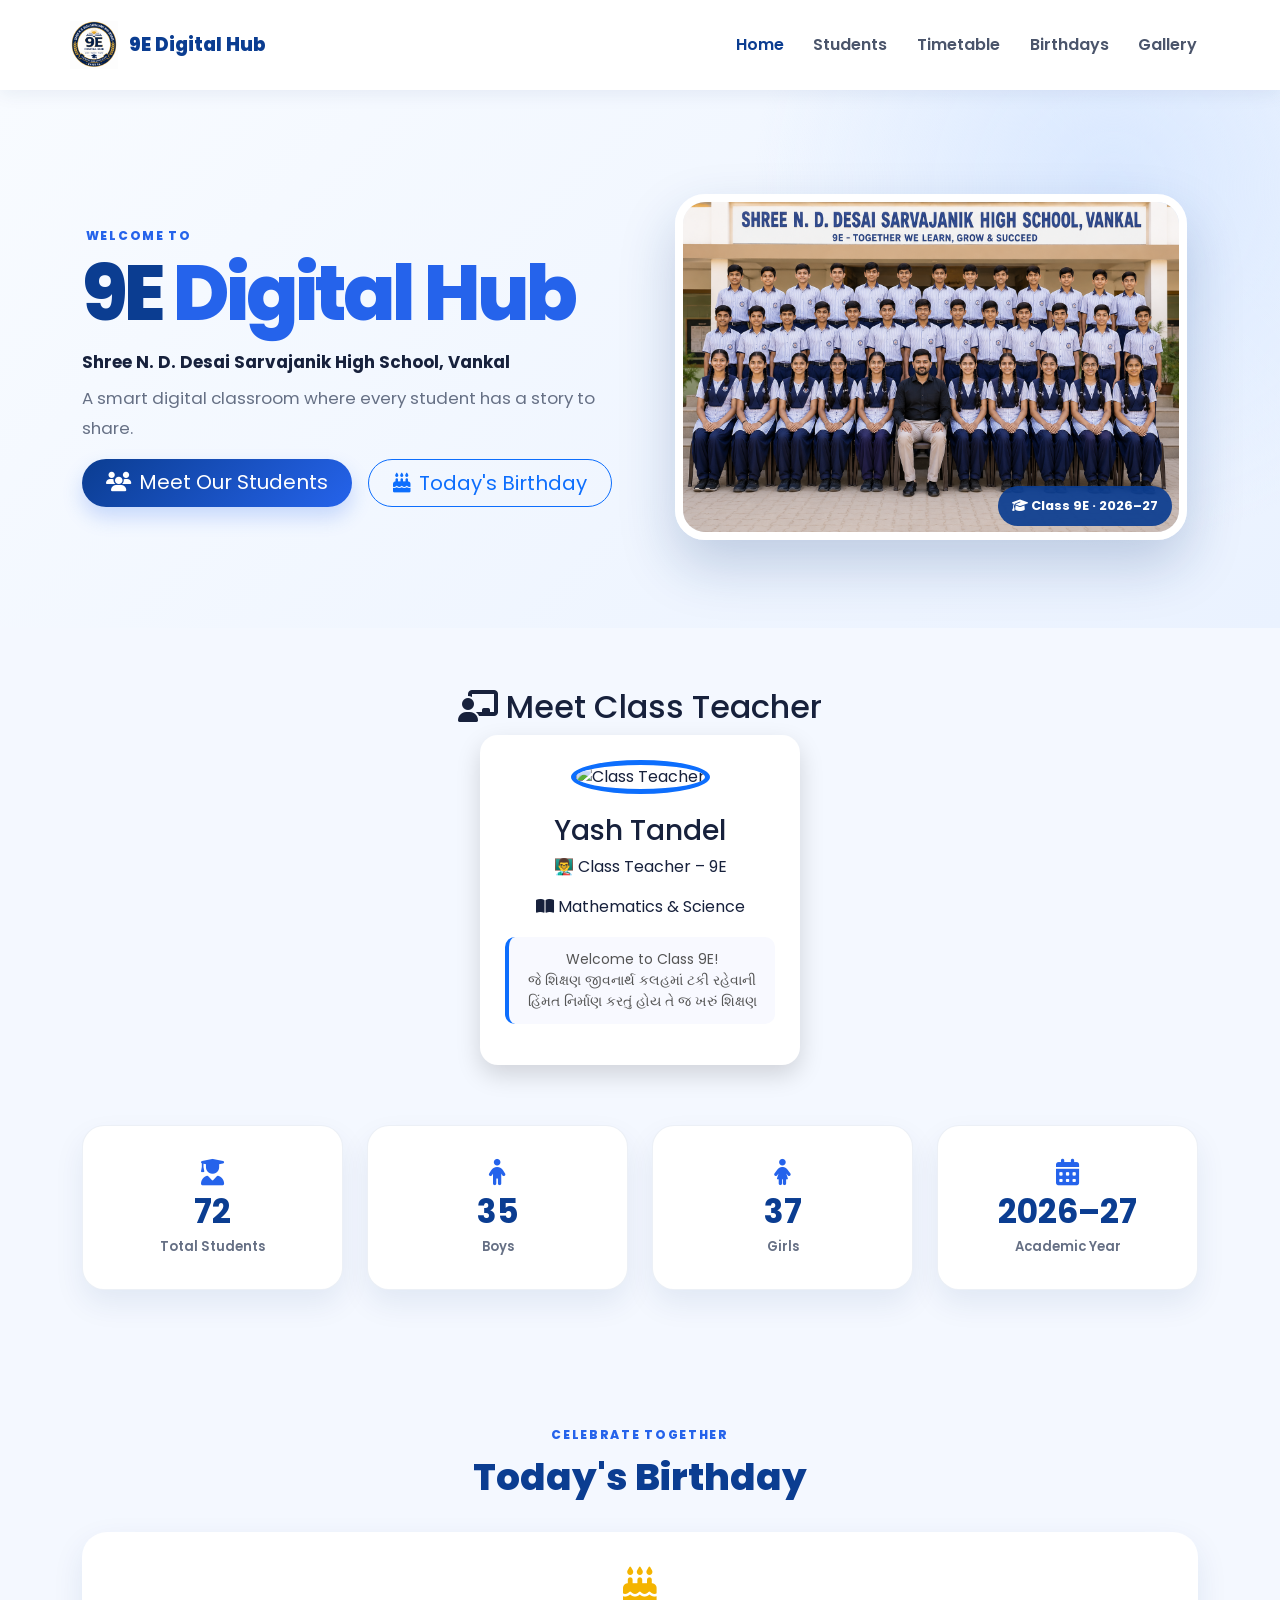
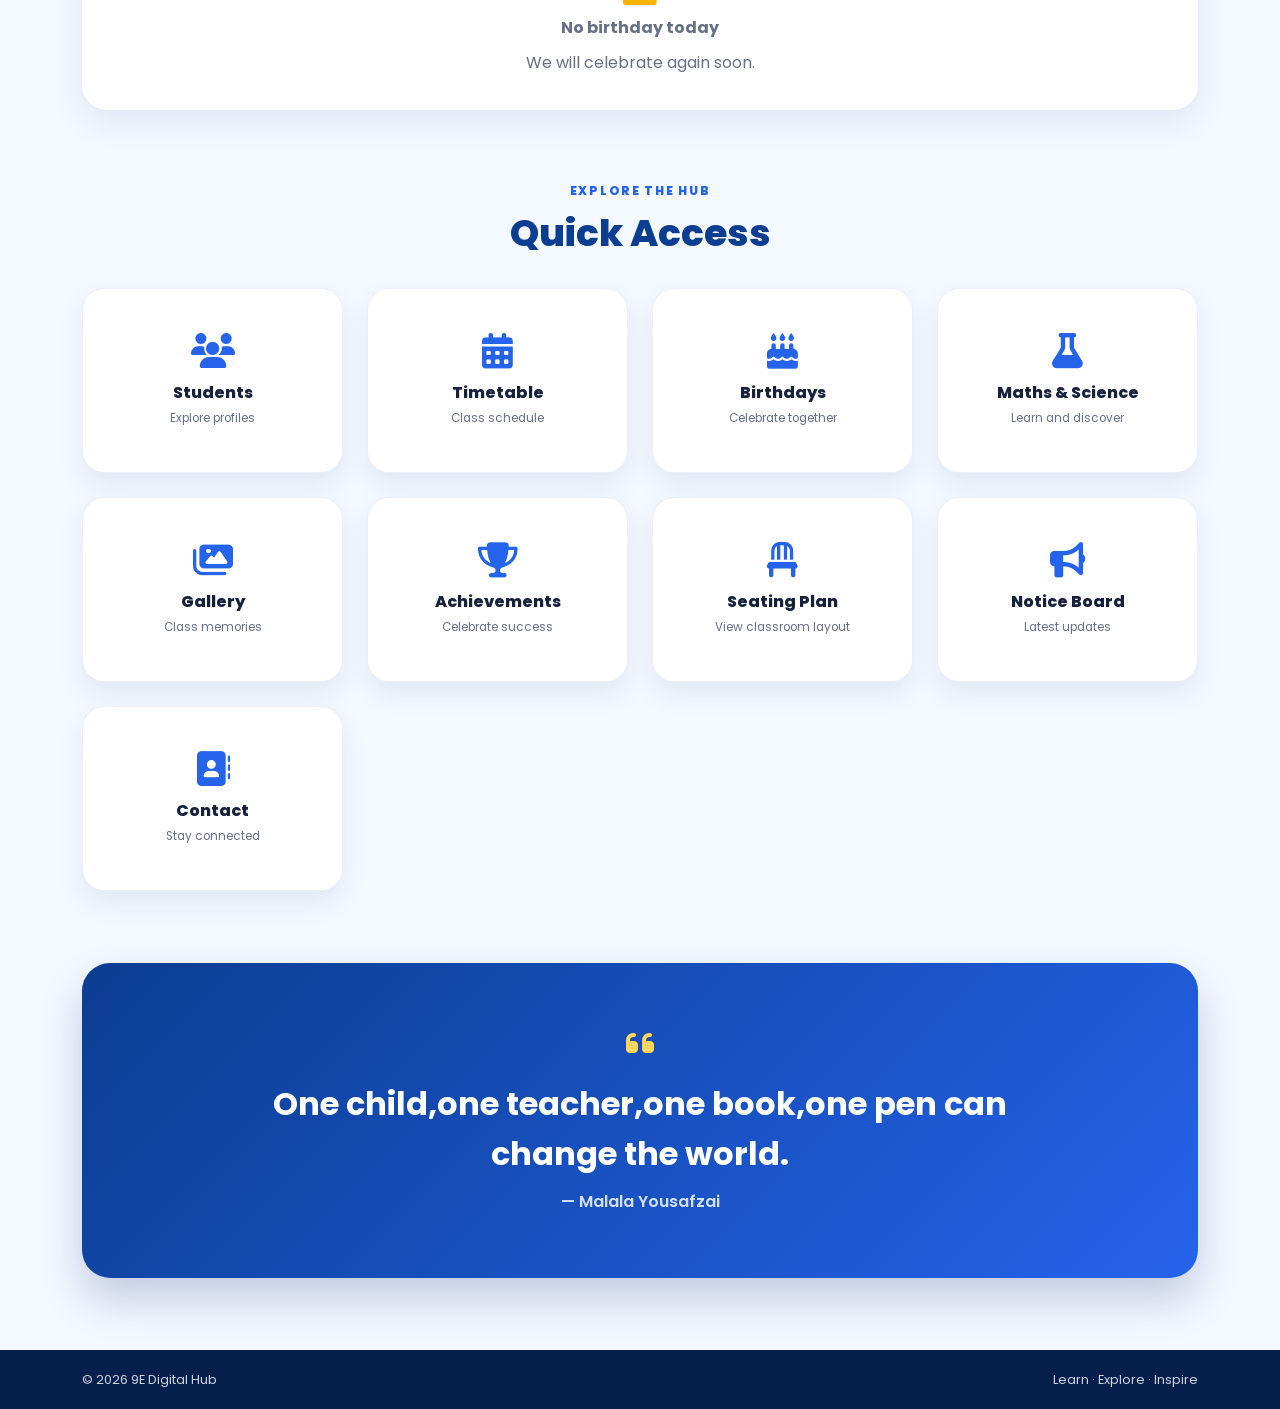
==== commit becd53fe: "Add Class Teacher module and complete teacher profile page" ====
--- a/index.html
+++ b/index.html
@@ -57,7 +57,39 @@
         </div>
       </div>
     </section>
+<section class="class-teacher-section">
 
+    <h2>
+        <i class="fas fa-chalkboard-teacher"></i>
+        Meet Class Teacher
+    </h2>
+
+    <a href="teacher-profile.html" class="teacher-card-link">
+
+        <div class="teacher-card">
+
+            <img src="images/teacher/yash.png" alt="Class Teacher">
+
+            <h3>Yash Tandel</h3>
+
+            <p>👨‍🏫 Class Teacher – 9E</p>
+
+           <p>
+    <i class="fa-solid fa-book-open"></i>
+    Mathematics & Science
+</p>
+
+            <p class="teacher-message">
+                Welcome to Class 9E!<br>
+                જે શિક્ષણ જીવનાર્થ કલહમાં ટકી રહેવાની હિંમત નિર્માણ કરતું હોય તે જ ખરું શિક્ષણ
+            </p>
+
+        </div>
+
+    </a>
+
+</section>
+</section>
     <section class="stats-section" aria-label="Class statistics">
       <div class="container">
         <div class="row g-3 g-md-4">
--- a/style.css
+++ b/style.css
@@ -715,4 +715,105 @@
 
     font-weight:600;
 
+}
+.class-teacher-section{
+
+    text-align:center;
+
+    padding:60px 20px;
+
+}
+
+.teacher-card{
+
+    max-width:320px;
+
+    margin:auto;
+
+    background:#fff;
+
+    border-radius:18px;
+
+    padding:25px;
+
+    box-shadow:0 10px 25px rgba(0,0,0,.15);
+
+}
+
+.teacher-card img{
+
+    width:180px;
+
+    height:180px;
+
+    border-radius:50%;
+
+    object-fit:cover;
+
+    border:5px solid #0d6efd;
+
+}
+
+.teacher-card h3{
+
+    margin-top:20px;
+
+}
+
+.profile-btn{
+
+    display:inline-block;
+
+    margin-top:15px;
+
+    padding:10px 25px;
+
+    background:#0d6efd;
+
+    color:white;
+
+    border-radius:30px;
+
+    text-decoration:none;
+
+}
+.teacher-card-link{
+    text-decoration:none;
+    color:inherit;
+    display:inline-block;
+}
+
+.teacher-card{
+    transition:.35s;
+    cursor:pointer;
+}
+
+.teacher-card:hover{
+
+    transform:translateY(-8px);
+
+    box-shadow:0 20px 45px rgba(0,0,0,.18);
+
+}
+
+.teacher-card img{
+
+    transition:.35s;
+
+}
+
+.teacher-card:hover img{
+
+    transform:scale(1.08);
+
+}
+
+.teacher-message{
+    background:#f8f9ff;
+    border-left:4px solid #0d6efd;
+    padding:12px;
+    border-radius:10px;
+    margin-top:18px;
+    font-size:14px;
+    color:#555;
 }
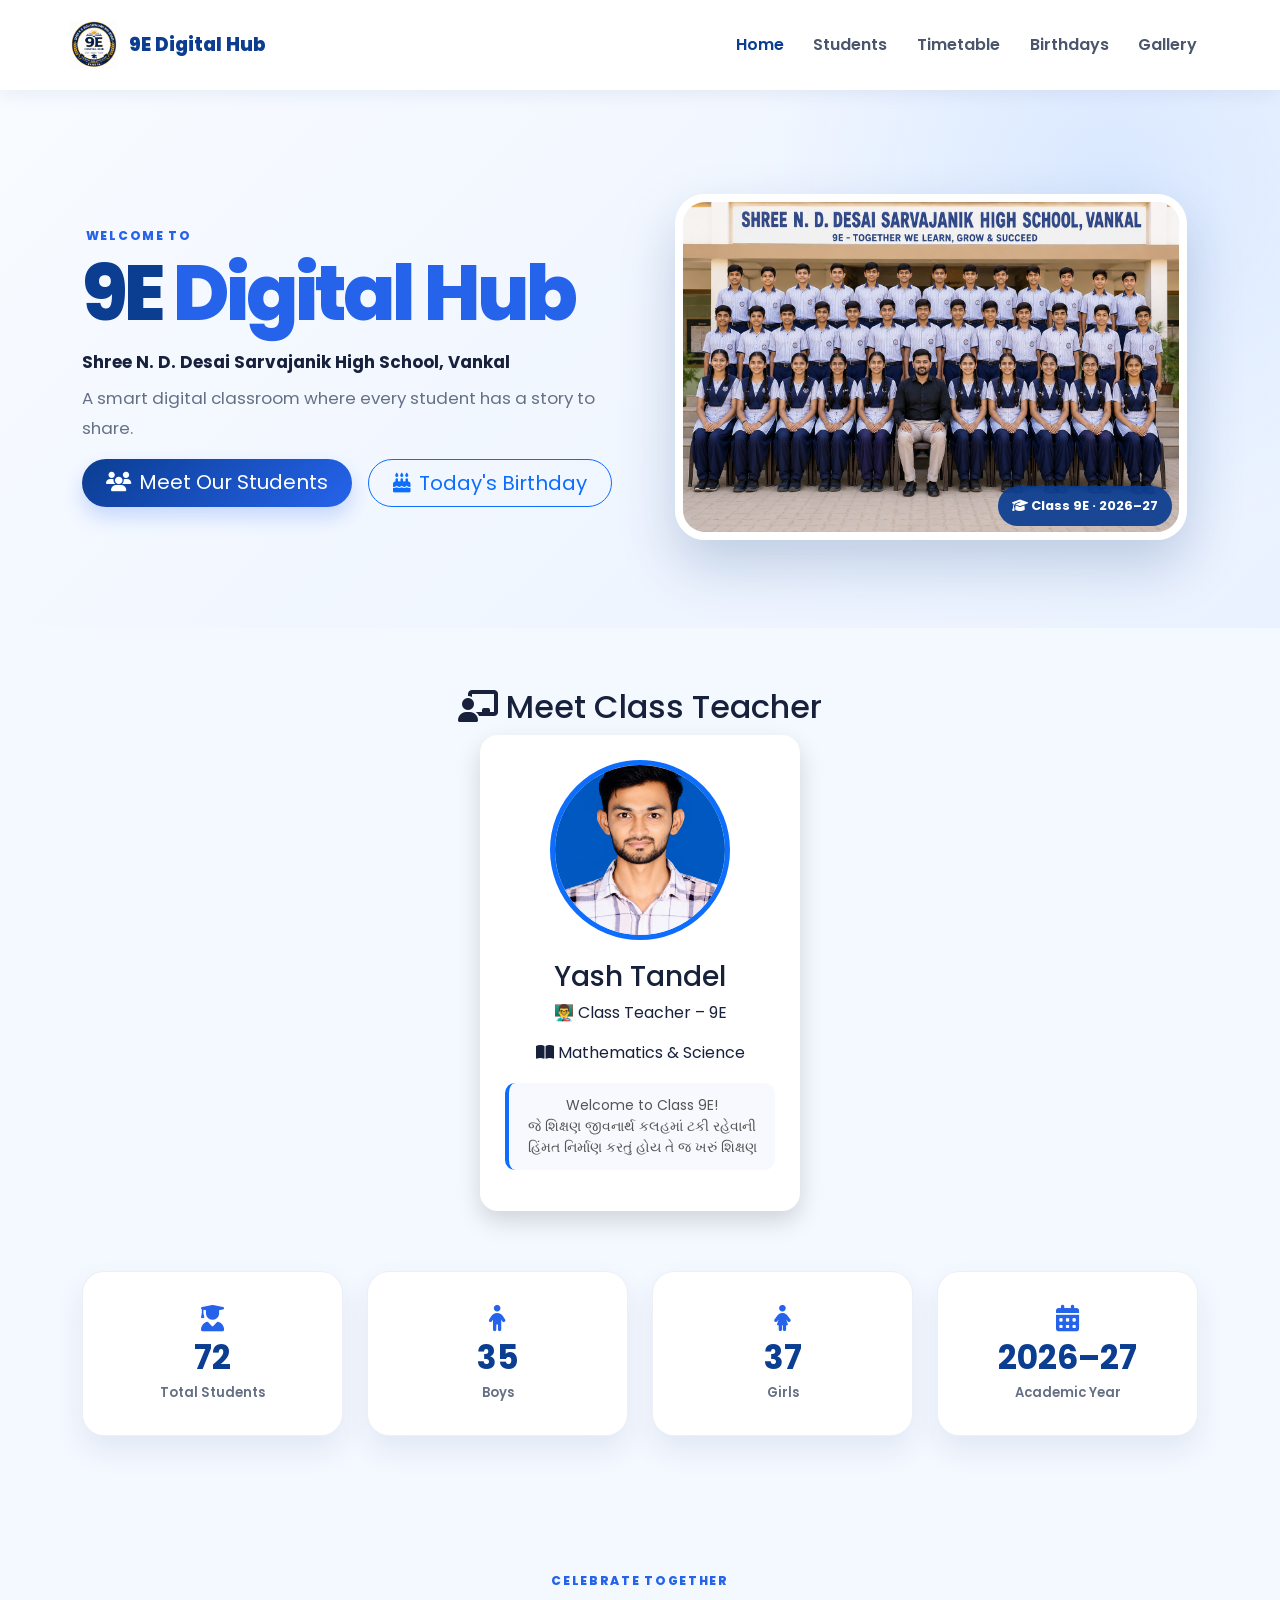
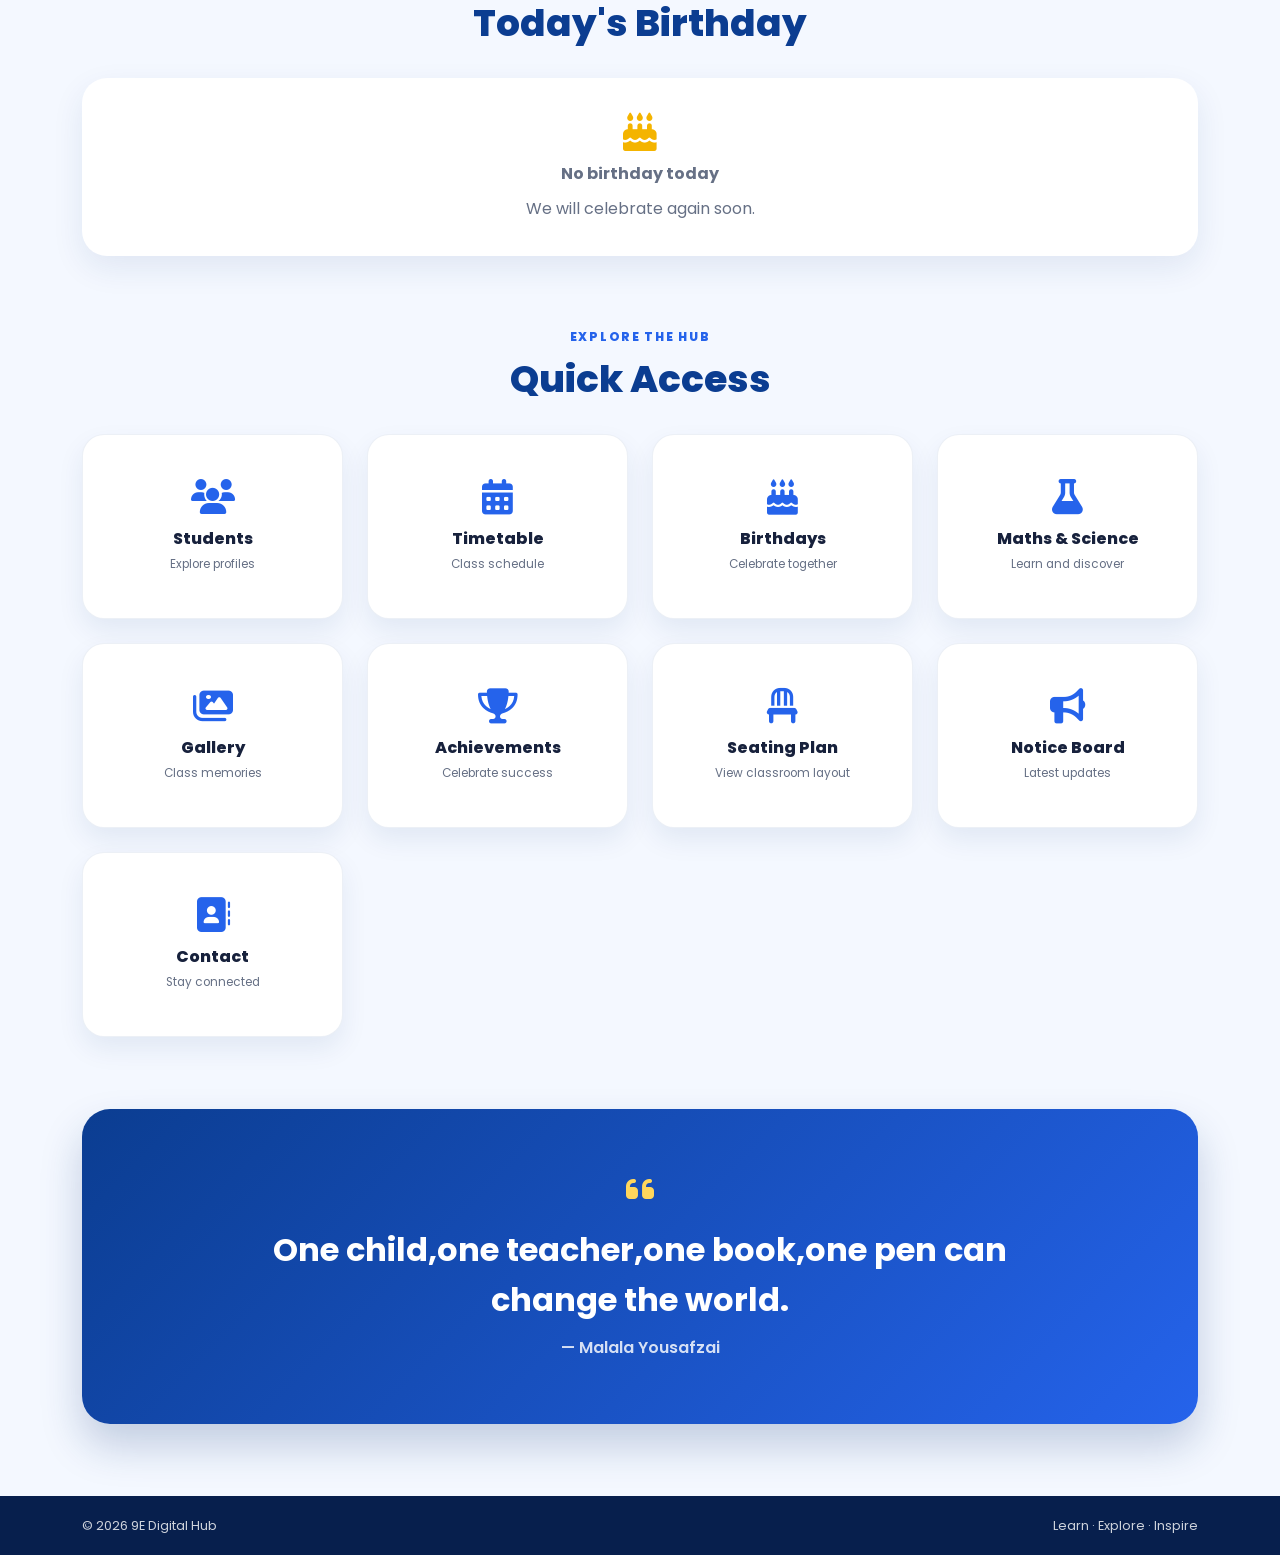
==== commit 52825c0b: "Images check" ====
--- a/index.html
+++ b/index.html
@@ -68,7 +68,7 @@
 
         <div class="teacher-card">
 
-            <img src="images/teacher/yash.png" alt="Class Teacher">
+            <img src="Images/teacher/yash.png" alt="Class Teacher">
 
             <h3>Yash Tandel</h3>
 
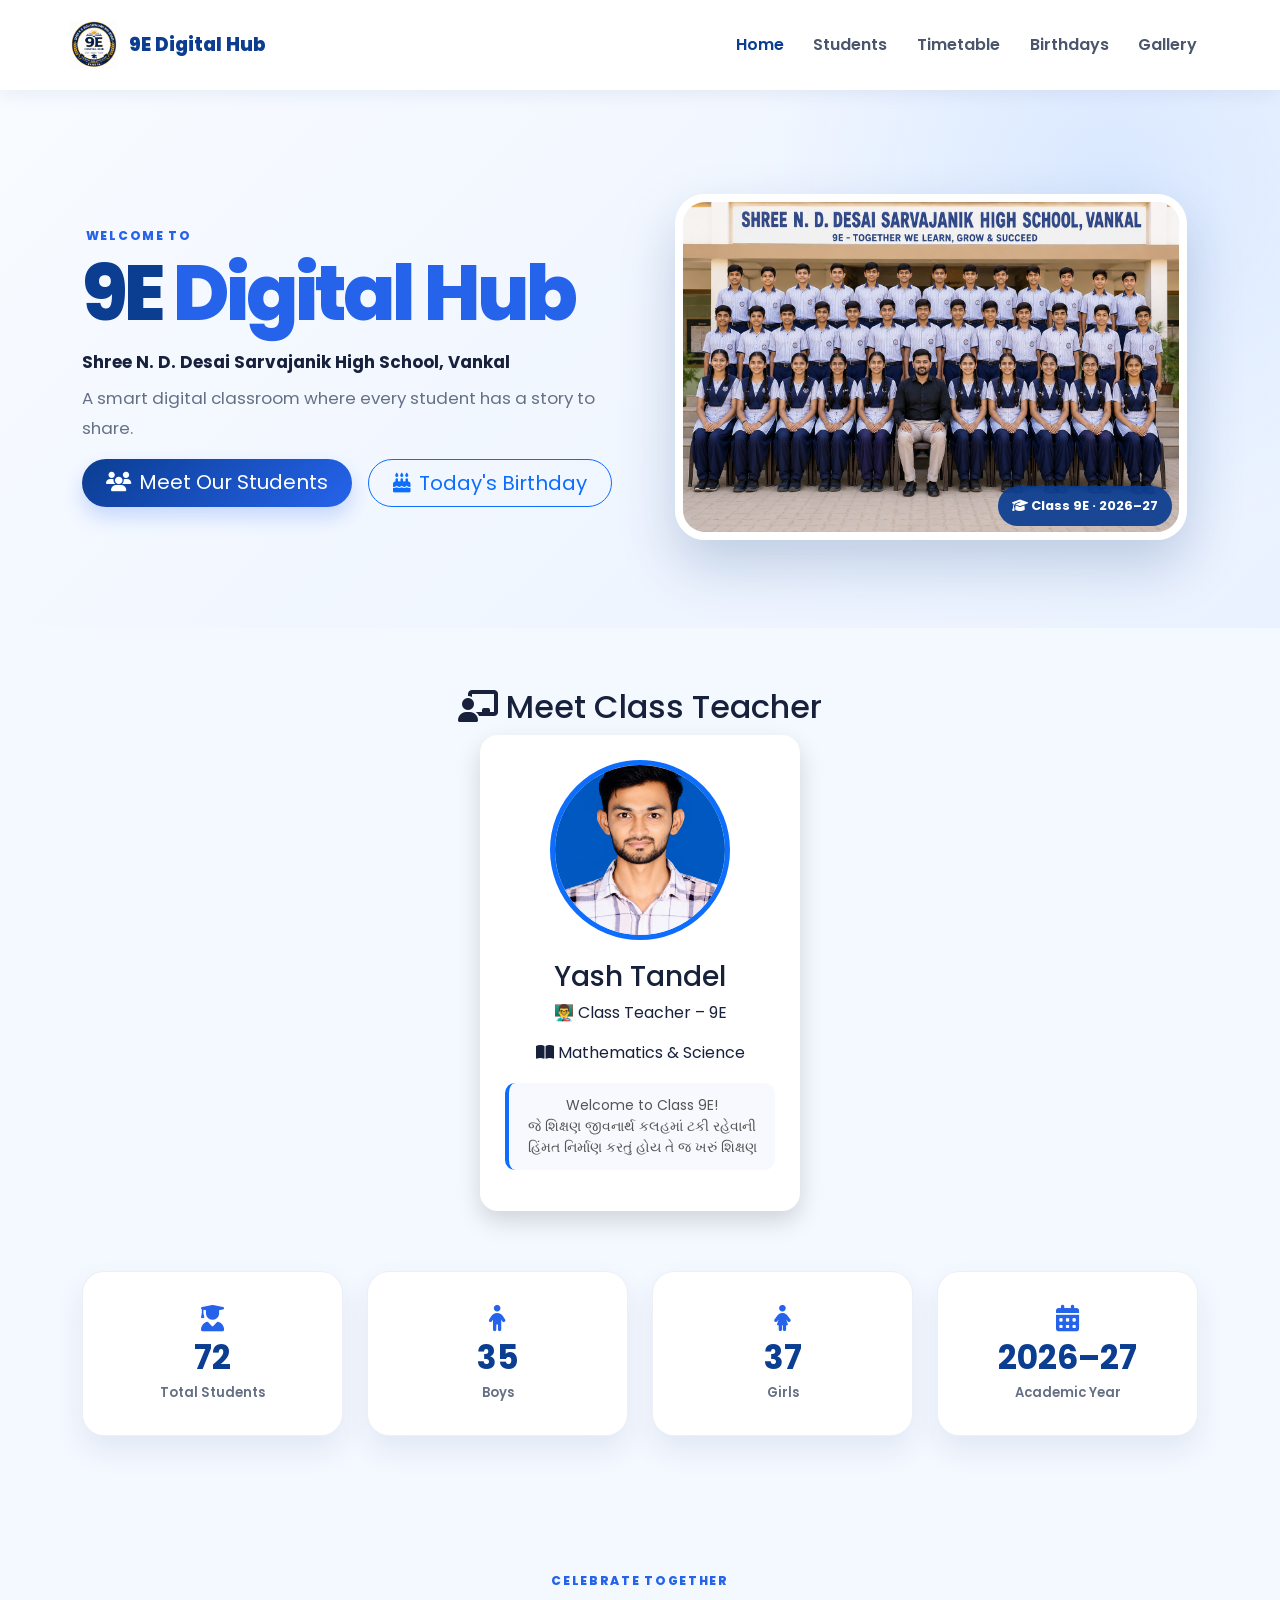
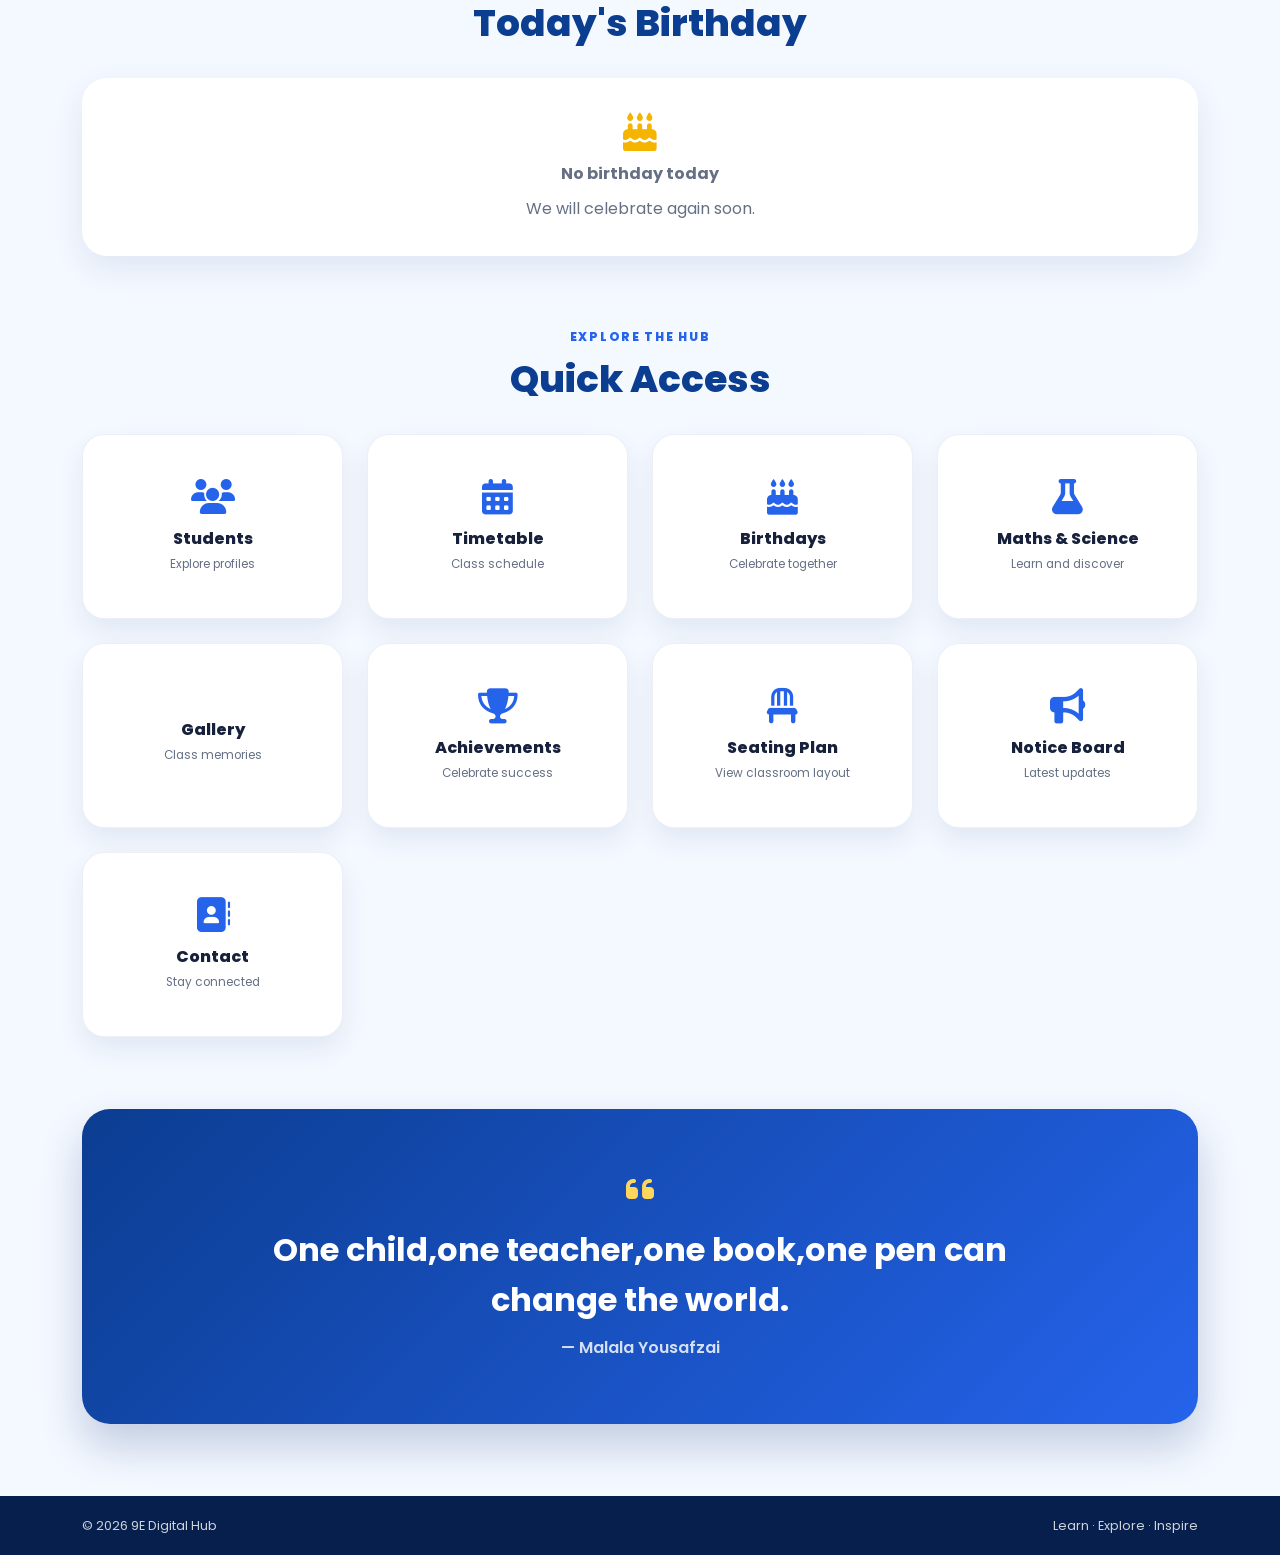
==== commit ab328460: "Profile Photo done" ====
--- a/index.html
+++ b/index.html
@@ -119,7 +119,7 @@
           <div class="col-6 col-md-4 col-lg-3"><a class="hub-card" href="timetable.html"><i class="fa-solid fa-calendar-days"></i><span>Timetable</span><small>Class schedule</small></a></div>
           <div class="col-6 col-md-4 col-lg-3"><a class="hub-card" href="birthday.html"><i class="fa-solid fa-cake-candles"></i><span>Birthdays</span><small>Celebrate together</small></a></div>
           <div class="col-6 col-md-4 col-lg-3"><a class="hub-card" href="science.html"><i class="fa-solid fa-flask"></i><span>Maths &amp; Science</span><small>Learn and discover</small></a></div>
-          <div class="col-6 col-md-4 col-lg-3"><a class="hub-card" href="gallery.html"><i class="fa-solid fa-images"></i><span>Gallery</span><small>Class memories</small></a></div>
+          <div class="col-6 col-md-4 col-lg-3"><a class="hub-card" href="gallery.html"><i class="fa-solid fa-Images"></i><span>Gallery</span><small>Class memories</small></a></div>
           <div class="col-6 col-md-4 col-lg-3"><a class="hub-card" href="achievement.html"><i class="fa-solid fa-trophy"></i><span>Achievements</span><small>Celebrate success</small></a></div>
           <div class="col-6 col-md-4 col-lg-3">
     <a class="hub-card" href="seating.html">
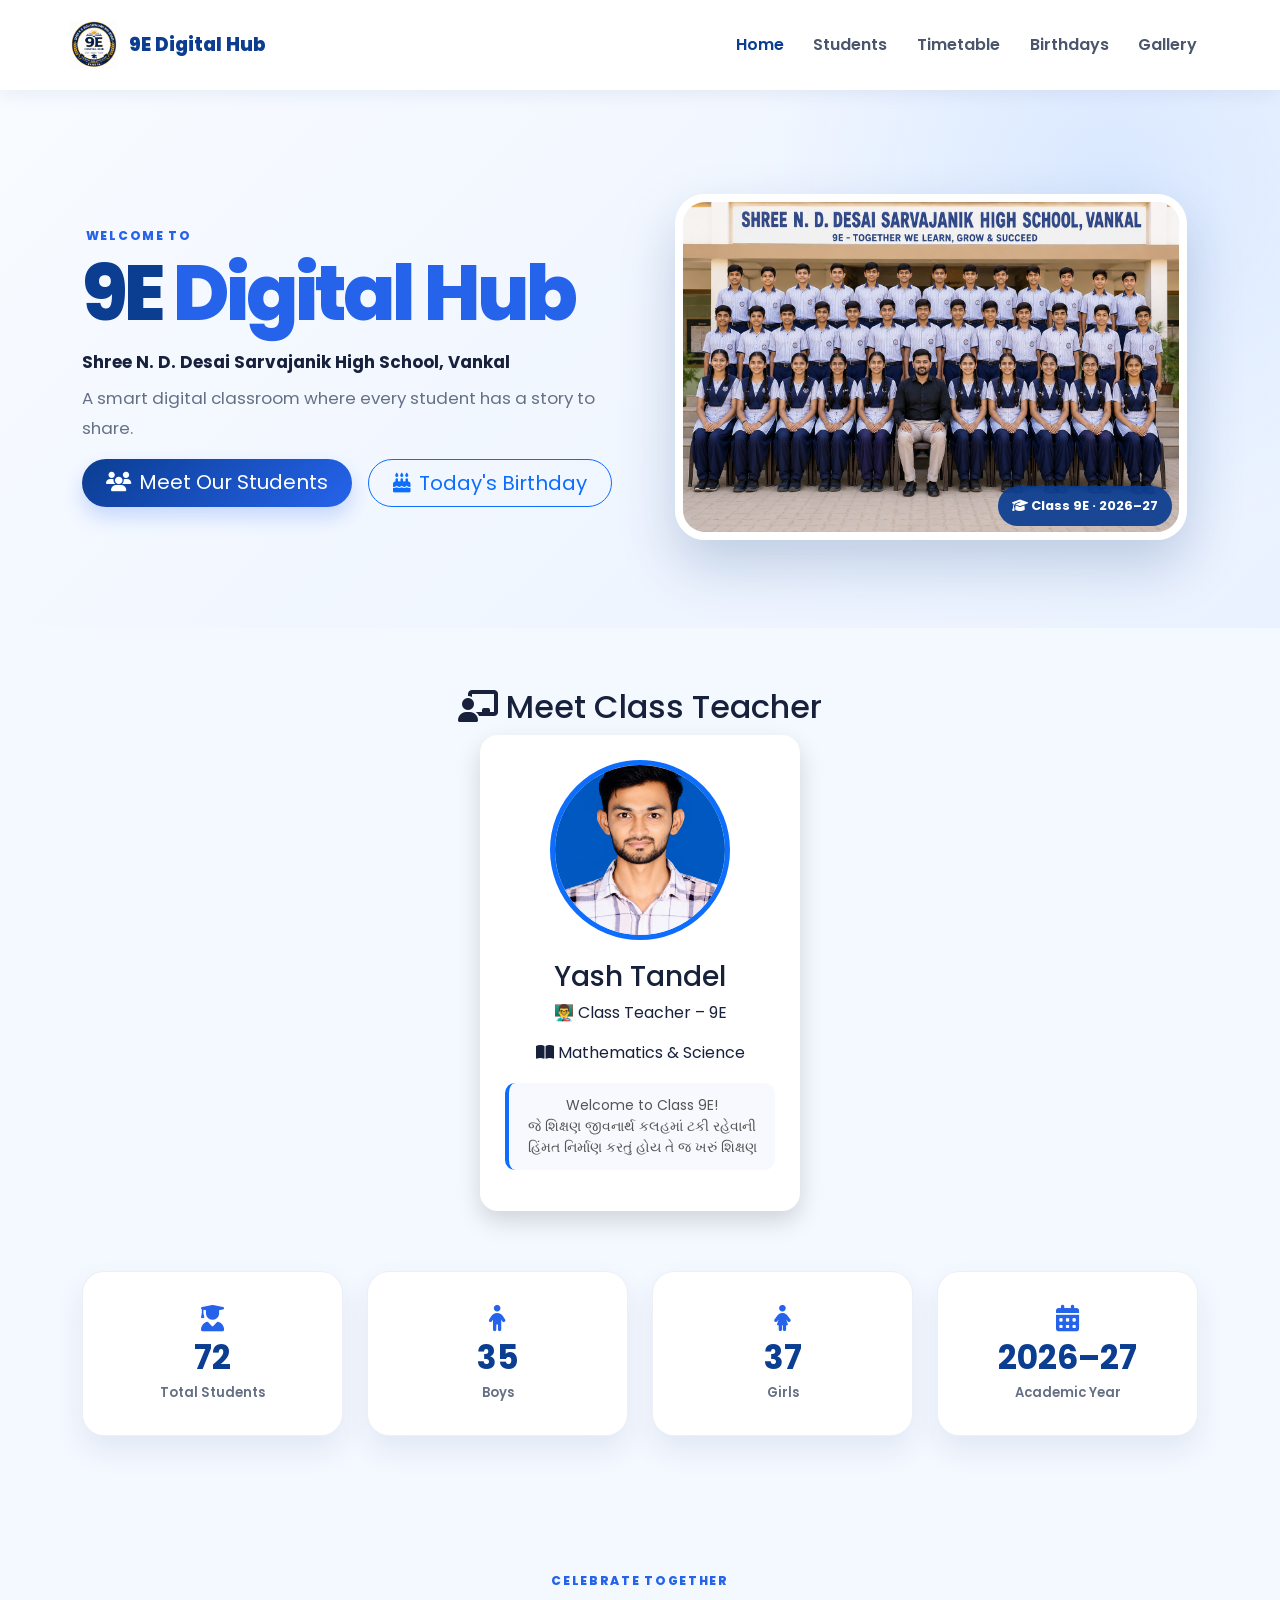
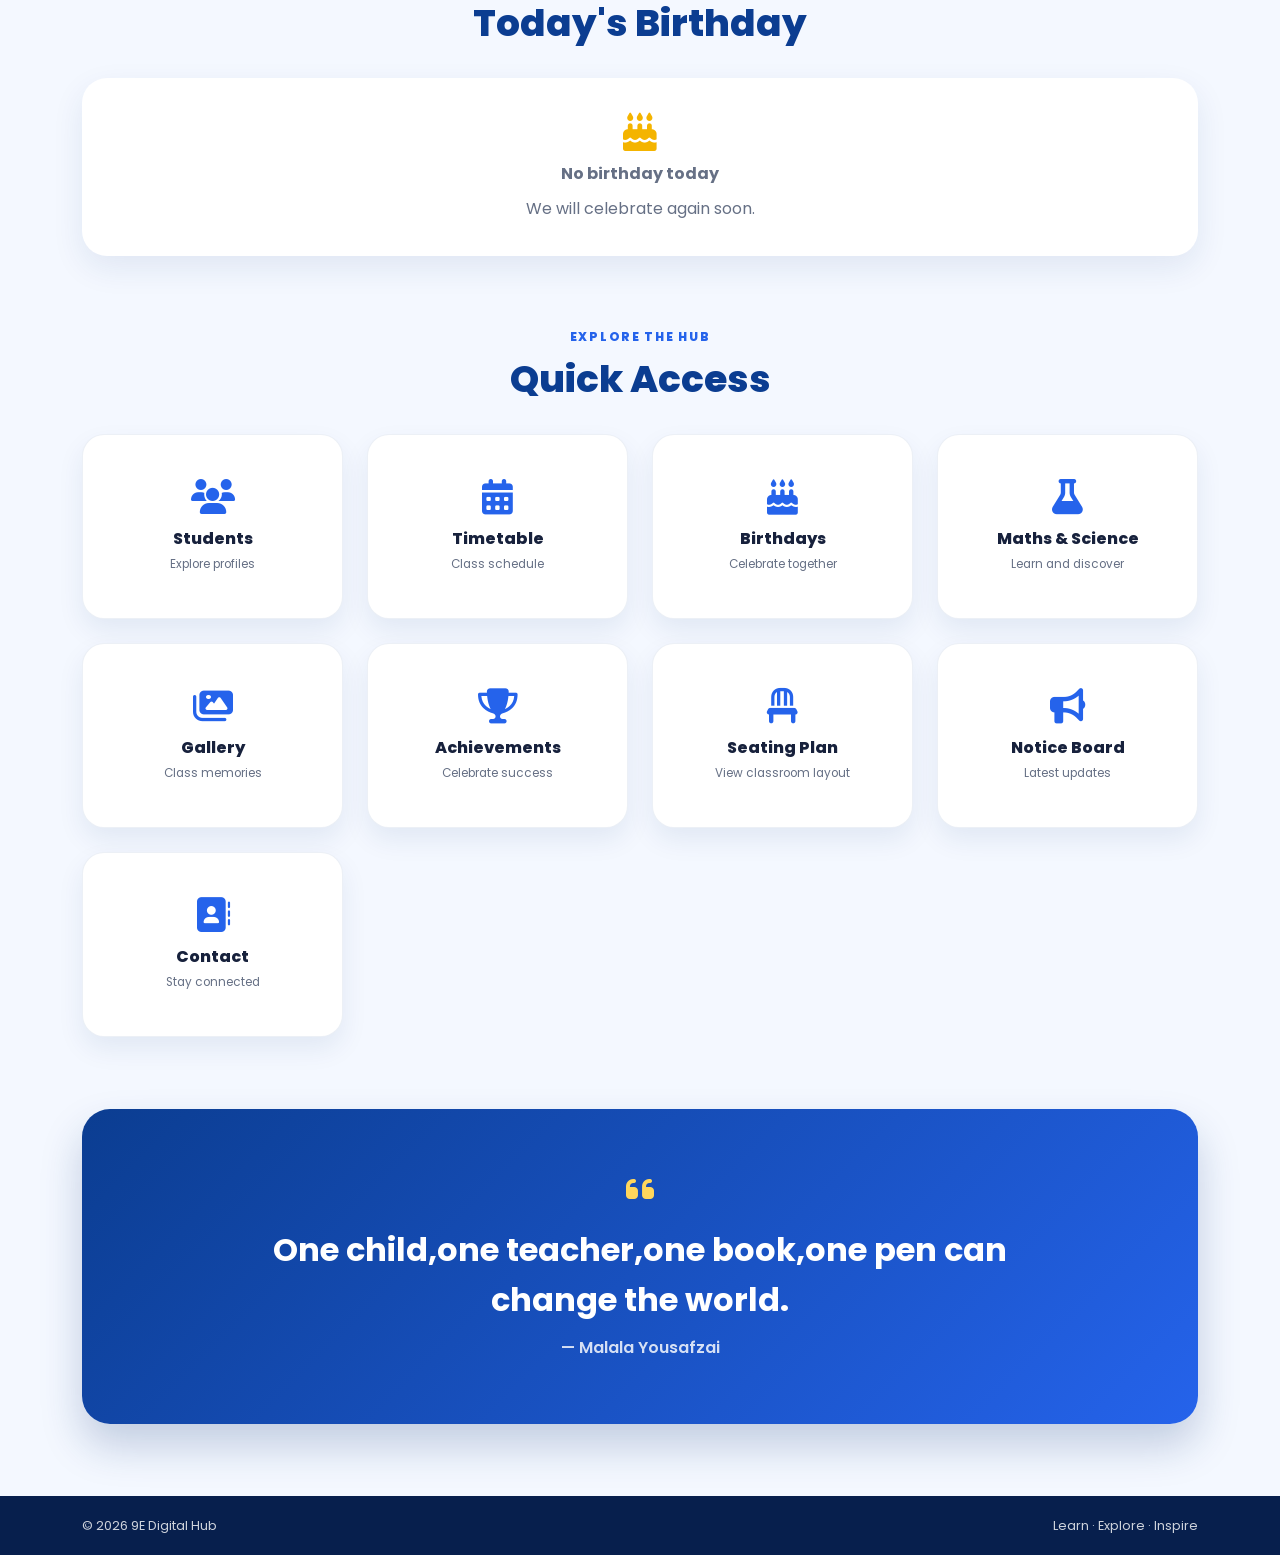
==== commit c2df4bdf: "Timetable & Half Science done" ====
--- a/index.html
+++ b/index.html
@@ -89,7 +89,6 @@
     </a>
 
 </section>
-</section>
     <section class="stats-section" aria-label="Class statistics">
       <div class="container">
         <div class="row g-3 g-md-4">
@@ -119,7 +118,7 @@
           <div class="col-6 col-md-4 col-lg-3"><a class="hub-card" href="timetable.html"><i class="fa-solid fa-calendar-days"></i><span>Timetable</span><small>Class schedule</small></a></div>
           <div class="col-6 col-md-4 col-lg-3"><a class="hub-card" href="birthday.html"><i class="fa-solid fa-cake-candles"></i><span>Birthdays</span><small>Celebrate together</small></a></div>
           <div class="col-6 col-md-4 col-lg-3"><a class="hub-card" href="science.html"><i class="fa-solid fa-flask"></i><span>Maths &amp; Science</span><small>Learn and discover</small></a></div>
-          <div class="col-6 col-md-4 col-lg-3"><a class="hub-card" href="gallery.html"><i class="fa-solid fa-Images"></i><span>Gallery</span><small>Class memories</small></a></div>
+          <div class="col-6 col-md-4 col-lg-3"><a class="hub-card" href="gallery.html"><i class="fa-solid fa-images"></i><span>Gallery</span><small>Class memories</small></a></div>
           <div class="col-6 col-md-4 col-lg-3"><a class="hub-card" href="achievement.html"><i class="fa-solid fa-trophy"></i><span>Achievements</span><small>Celebrate success</small></a></div>
           <div class="col-6 col-md-4 col-lg-3">
     <a class="hub-card" href="seating.html">
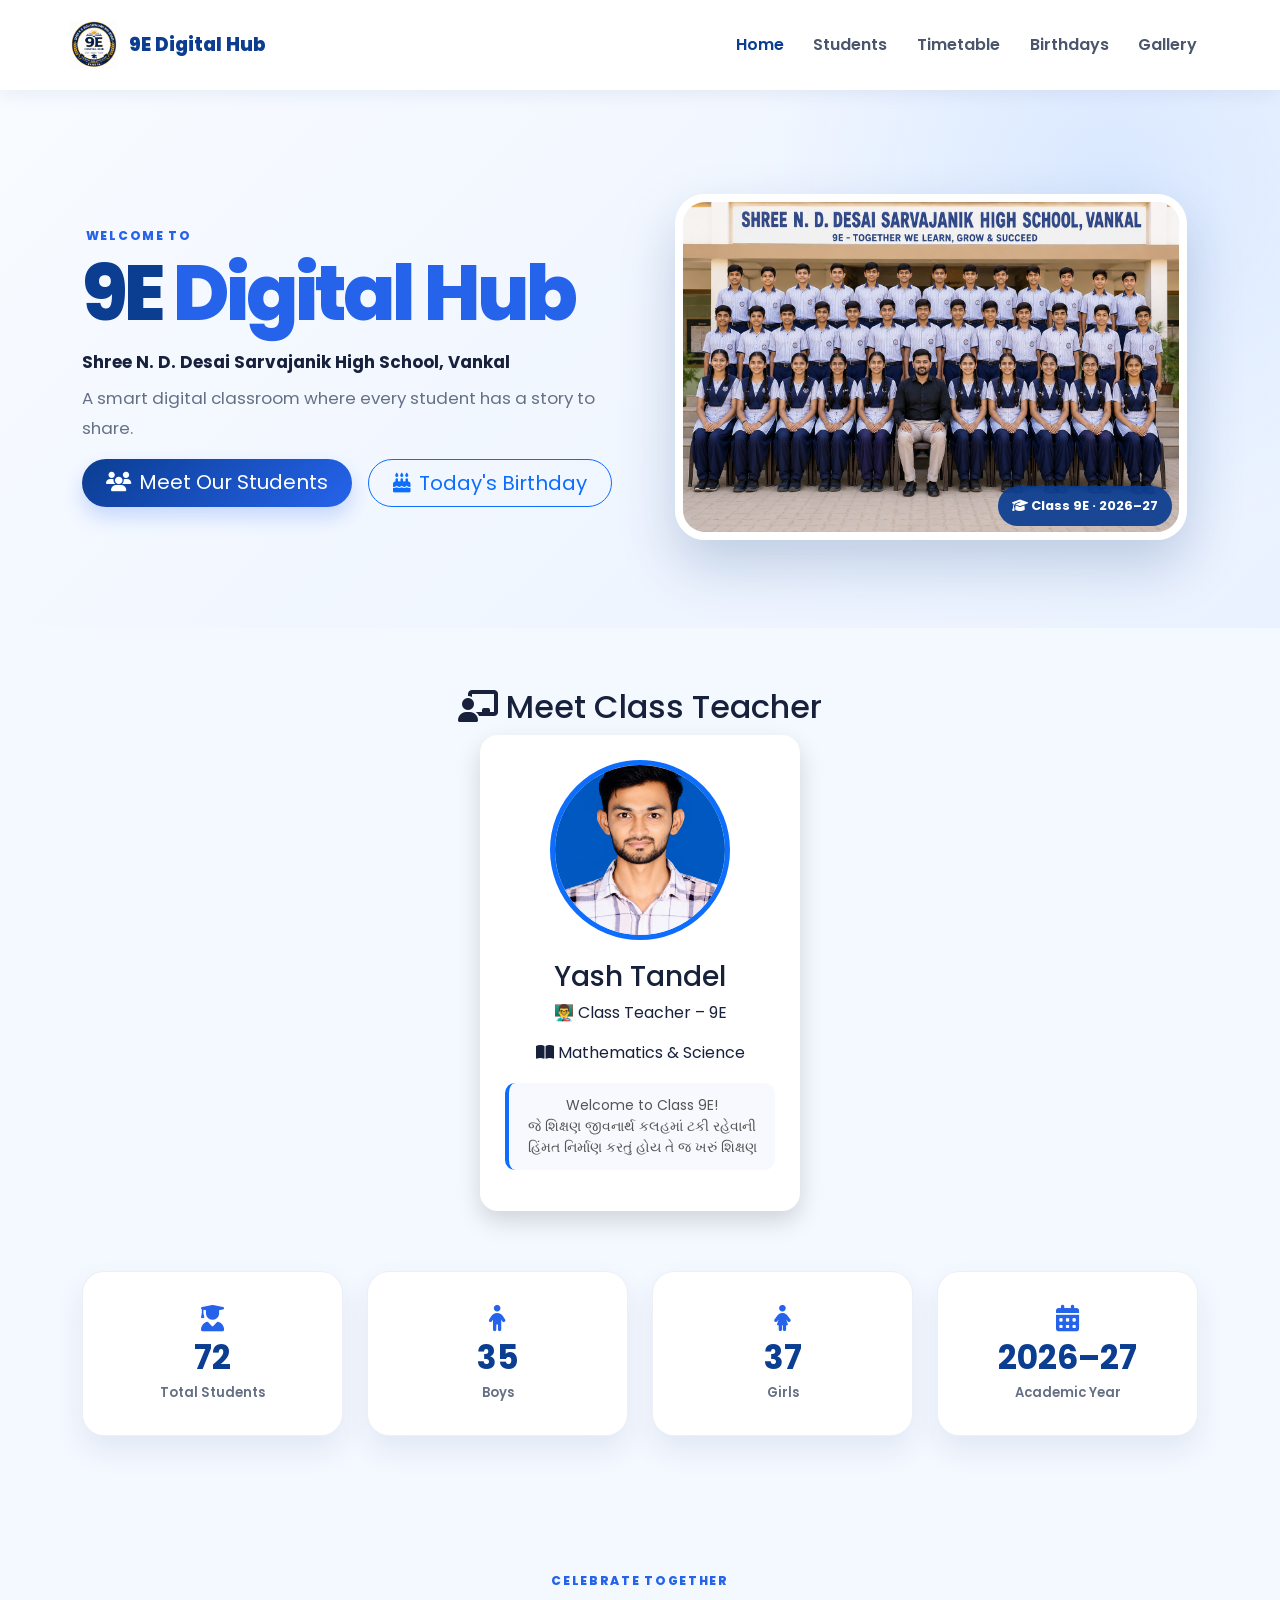
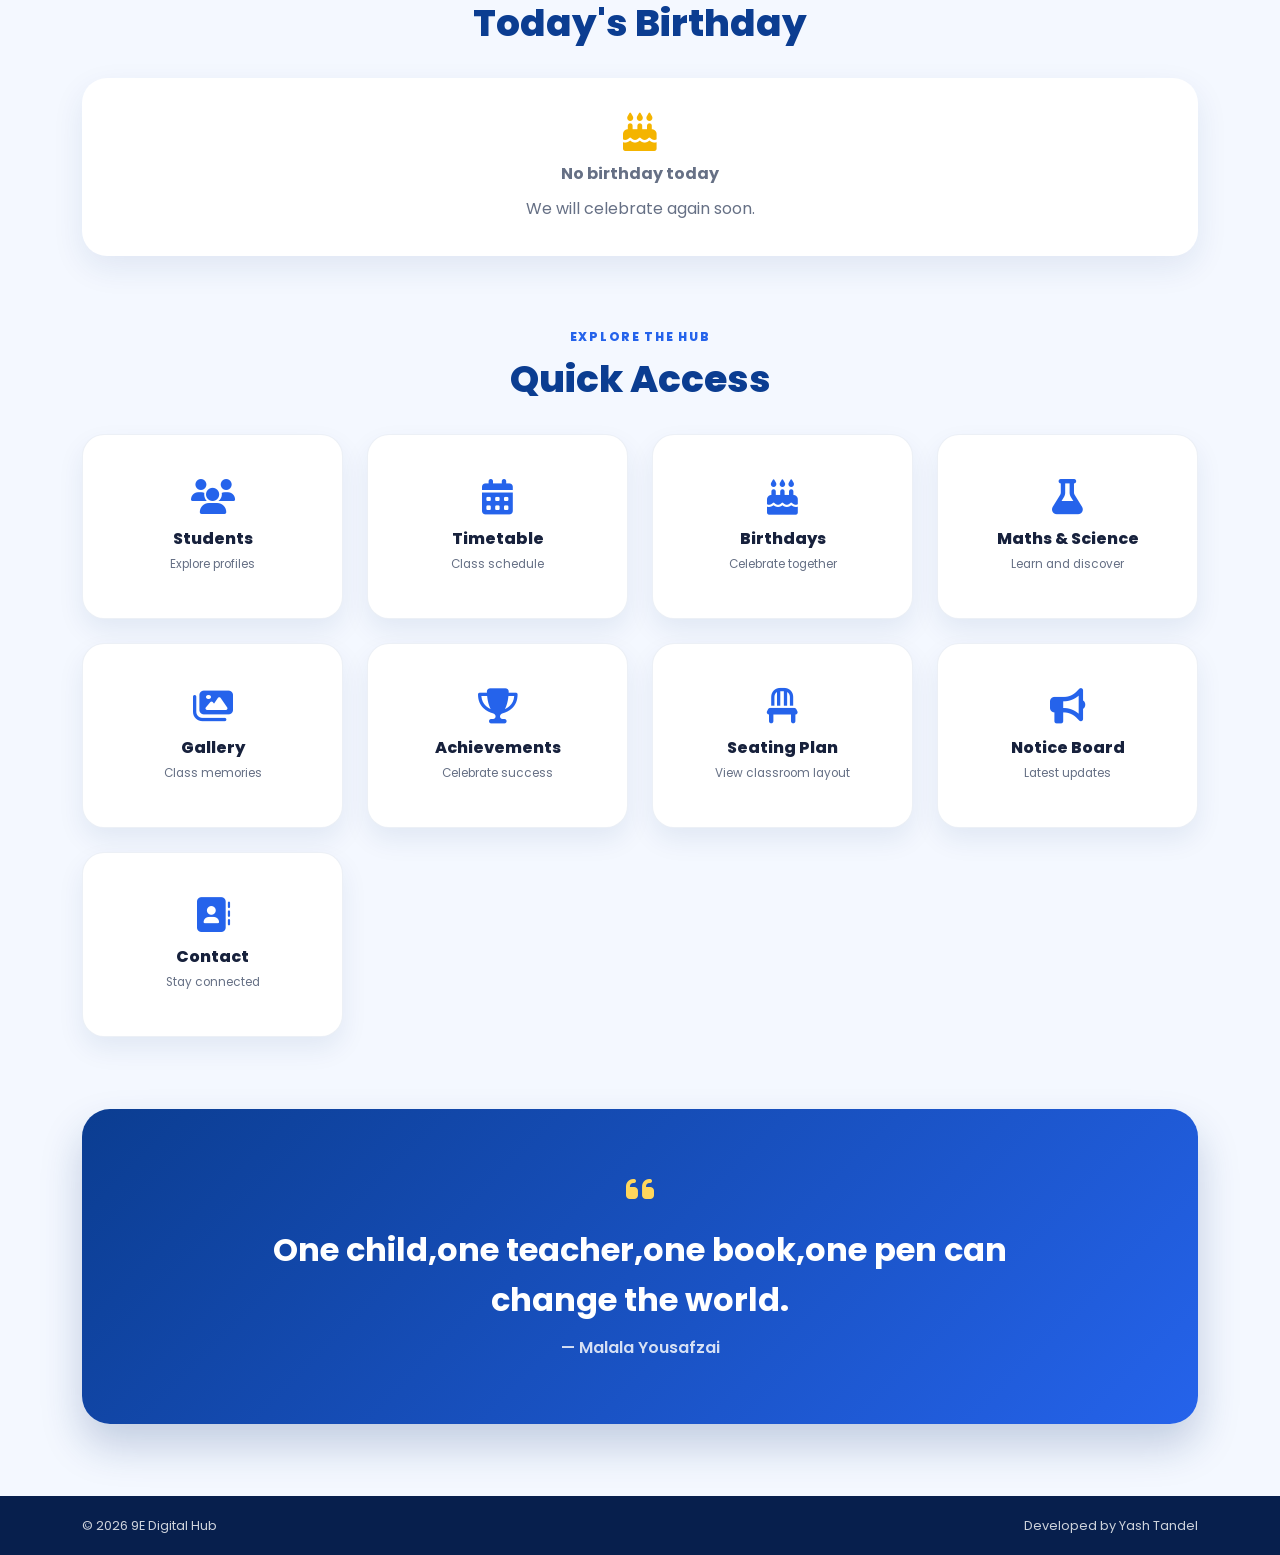
==== commit 9a3ba6e0: "Develope by Yash" ====
--- a/index.html
+++ b/index.html
@@ -138,7 +138,7 @@
     </section>
   </main>
 
-  <footer class="site-footer"><div class="container d-flex flex-column flex-md-row justify-content-between align-items-center gap-2"><p>© <span id="currentYear"></span> 9E Digital Hub</p><p>Learn · Explore · Inspire</p></div></footer>
+  <footer class="site-footer"><div class="container d-flex flex-column flex-md-row justify-content-between align-items-center gap-2"><p>© <span id="currentYear"></span> 9E Digital Hub</p><p>Developed by Yash Tandel</p></div></footer>
   <script src="https://cdn.jsdelivr.net/npm/bootstrap@5.3.7/dist/js/bootstrap.bundle.min.js"></script>
   <script src="script.js"></script>
 </body>
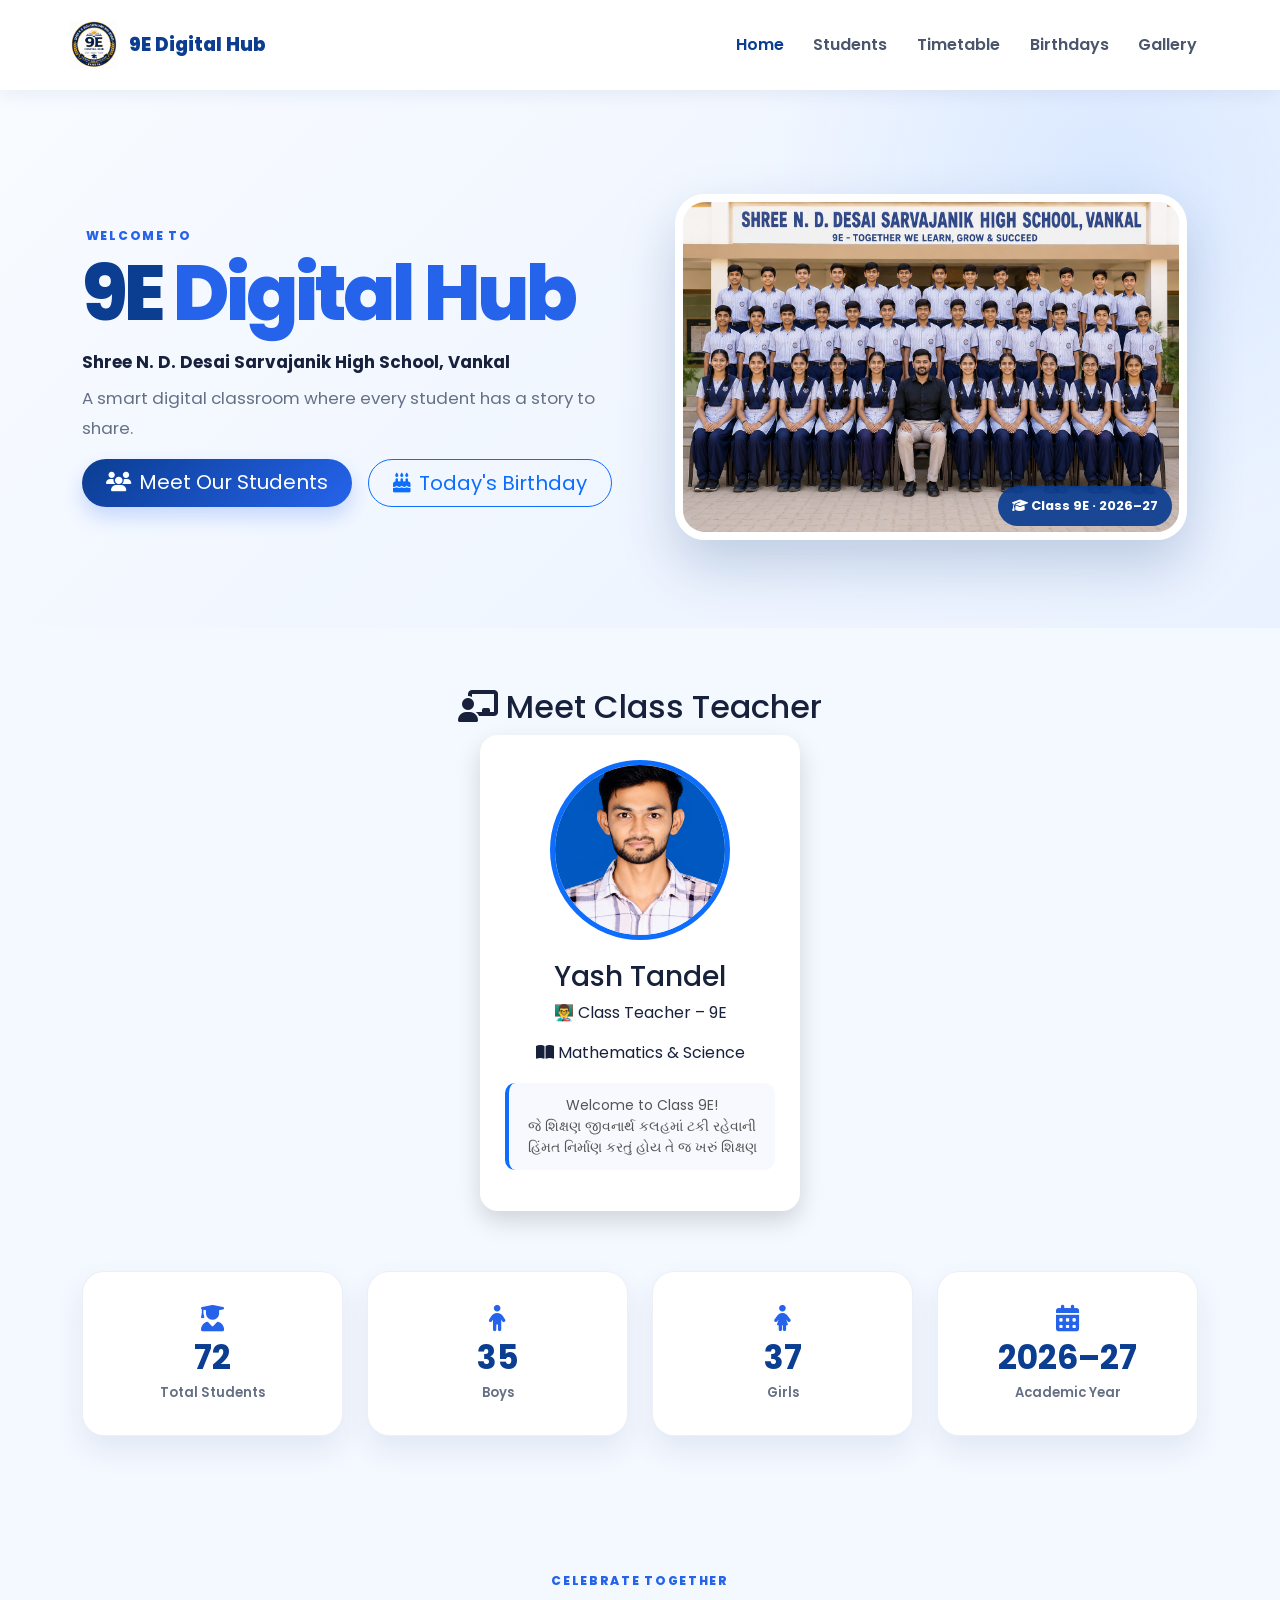
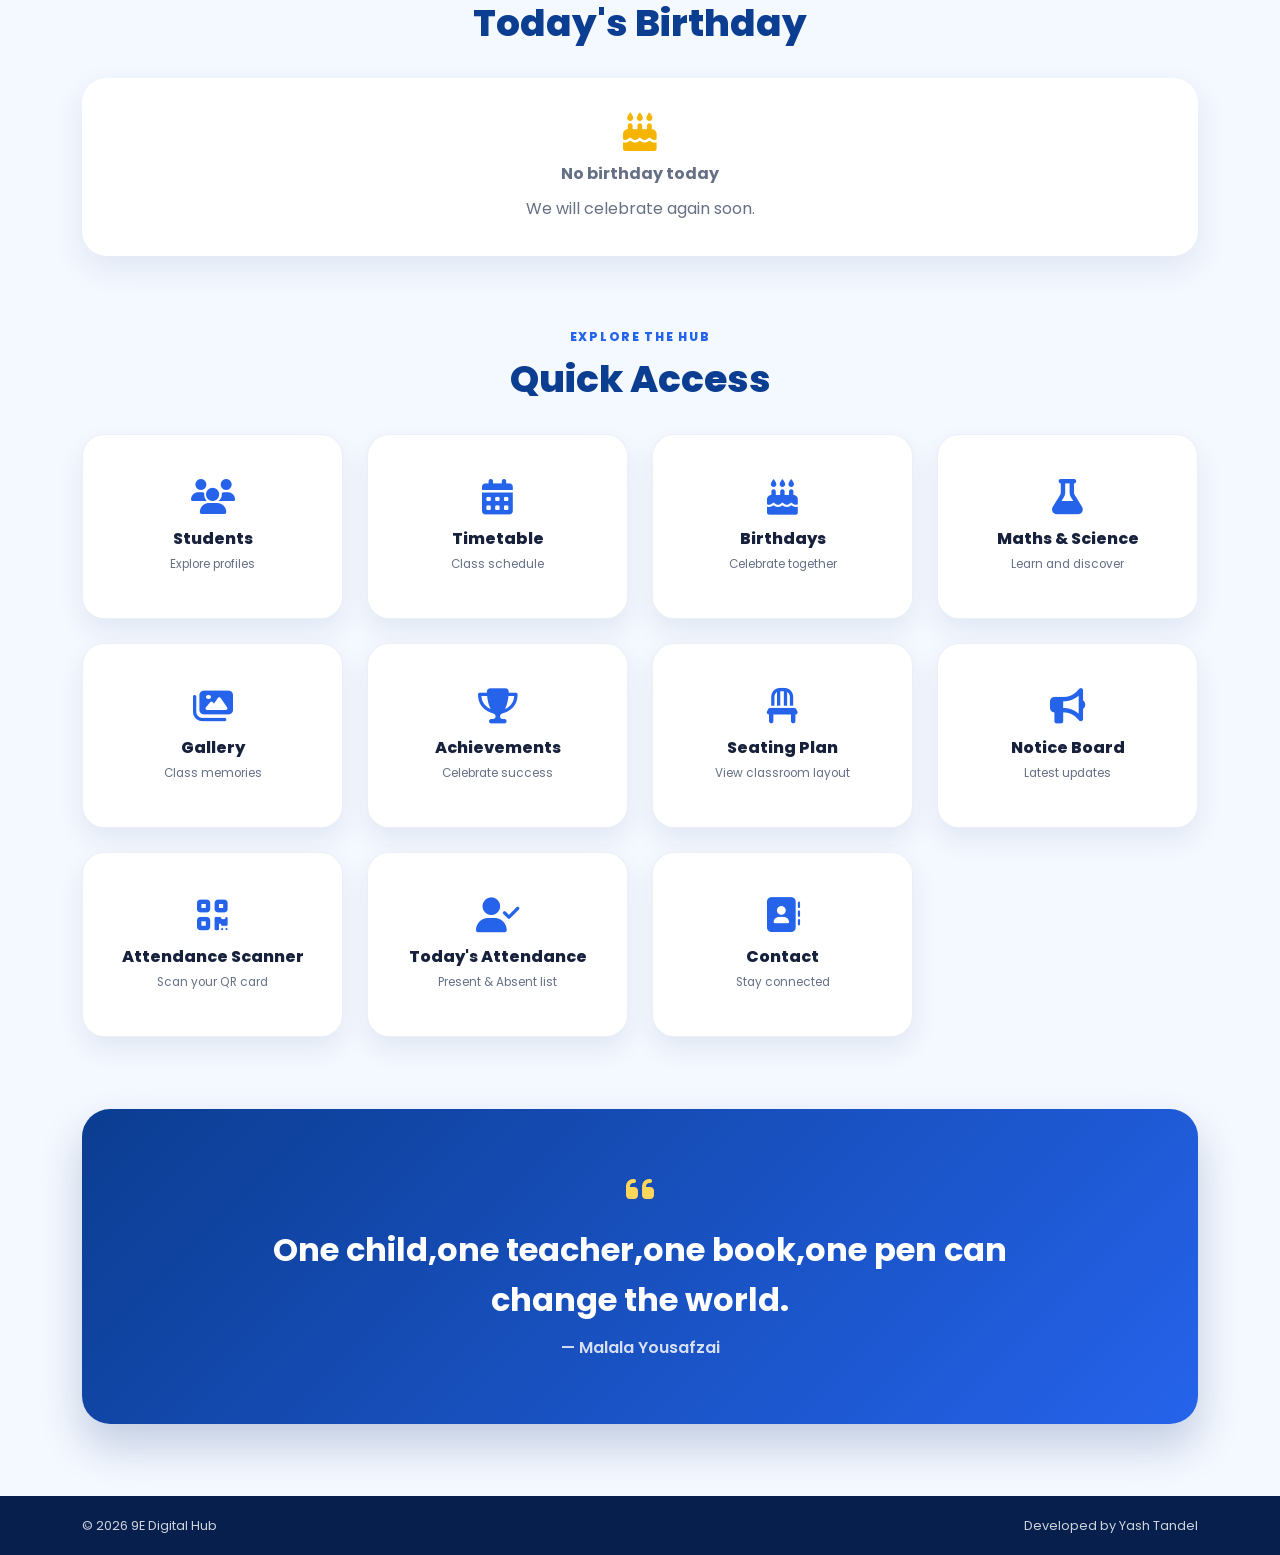
==== commit 39914b59: "Attendence done" ====
--- a/index.html
+++ b/index.html
@@ -128,6 +128,8 @@
     </a>
 </div>
           <div class="col-6 col-md-4 col-lg-3"><a class="hub-card" href="notice.html"><i class="fa-solid fa-bullhorn"></i><span>Notice Board</span><small>Latest updates</small></a></div>
+          <div class="col-6 col-md-4 col-lg-3"><a class="hub-card" href="attendance-scan.html"><i class="fa-solid fa-qrcode"></i><span>Attendance Scanner</span><small>Scan your QR card</small></a></div>
+<div class="col-6 col-md-4 col-lg-3"><a class="hub-card" href="attendance-view.html"><i class="fa-solid fa-user-check"></i><span>Today's Attendance</span><small>Present &amp; Absent list</small></a></div>
           <div class="col-6 col-md-4 col-lg-3"><a class="hub-card" href="contact.html"><i class="fa-solid fa-address-book"></i><span>Contact</span><small>Stay connected</small></a></div>
         </div>
       </div>
